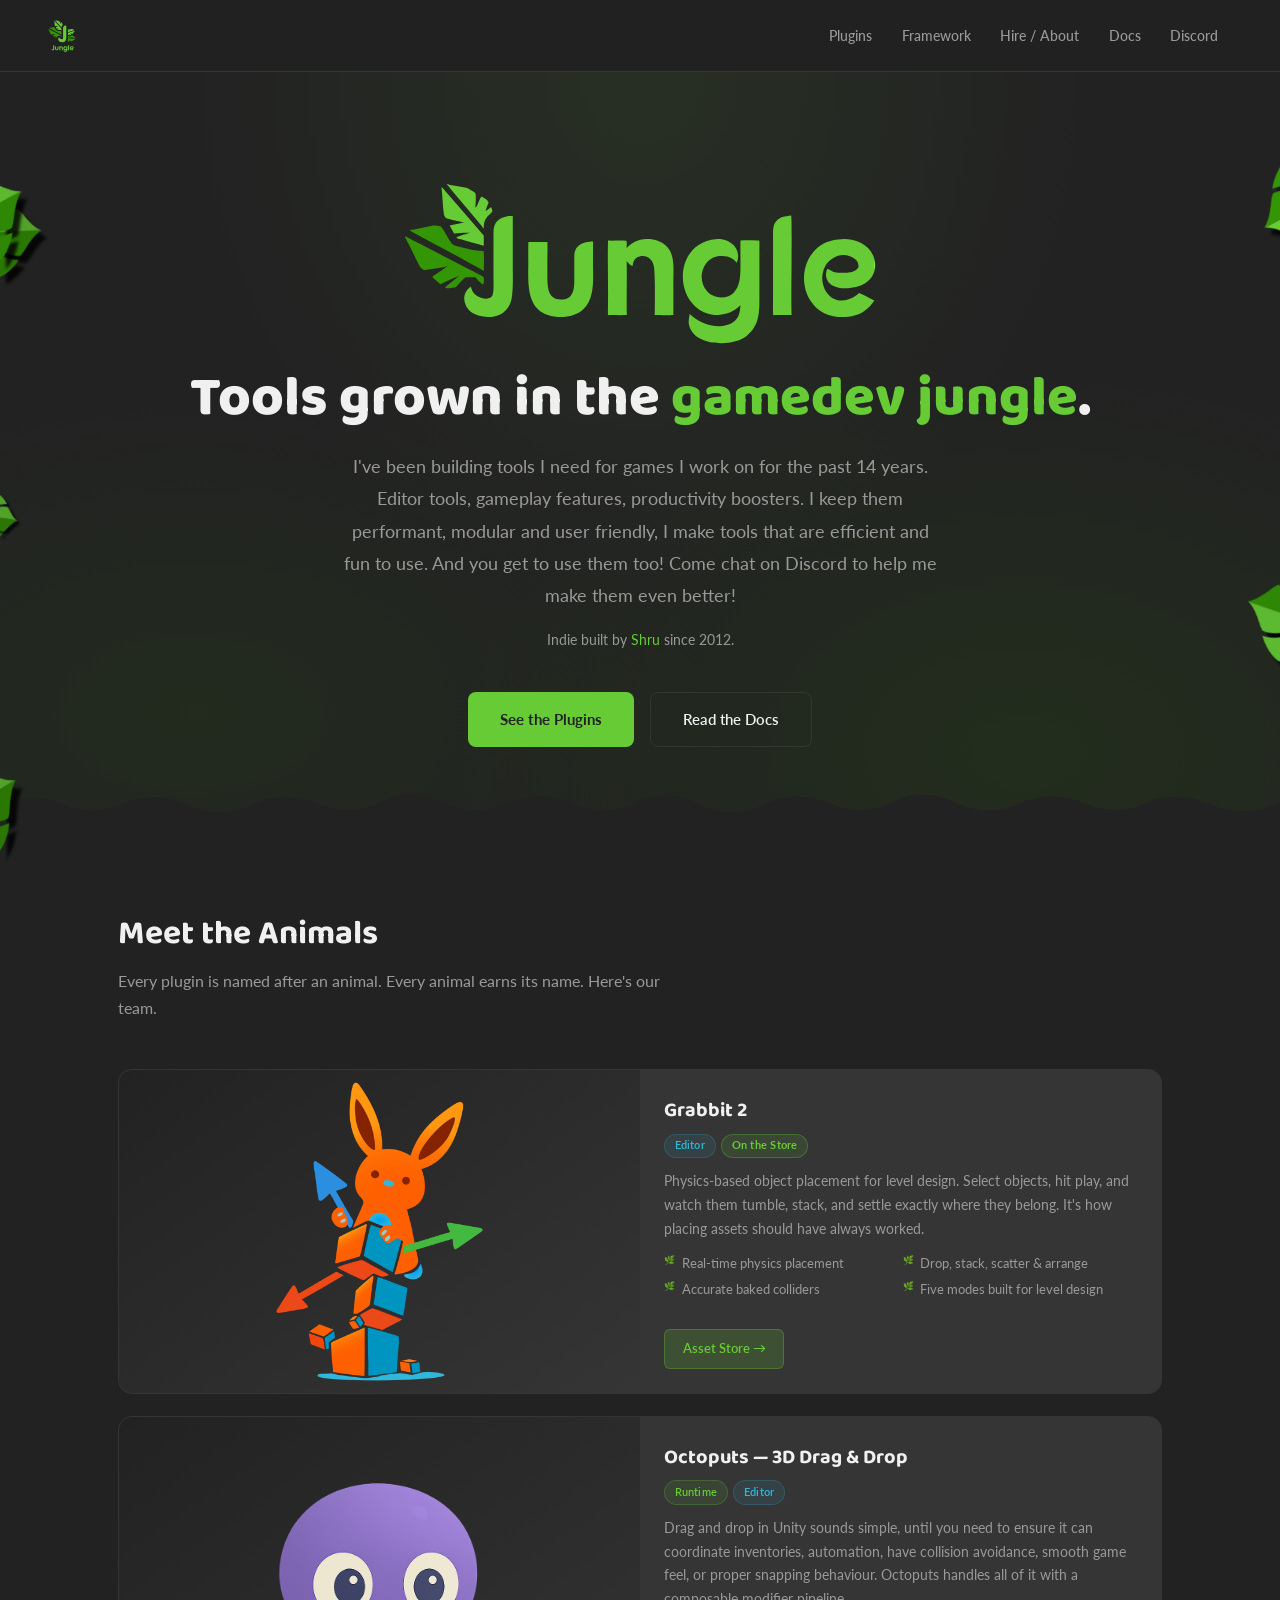
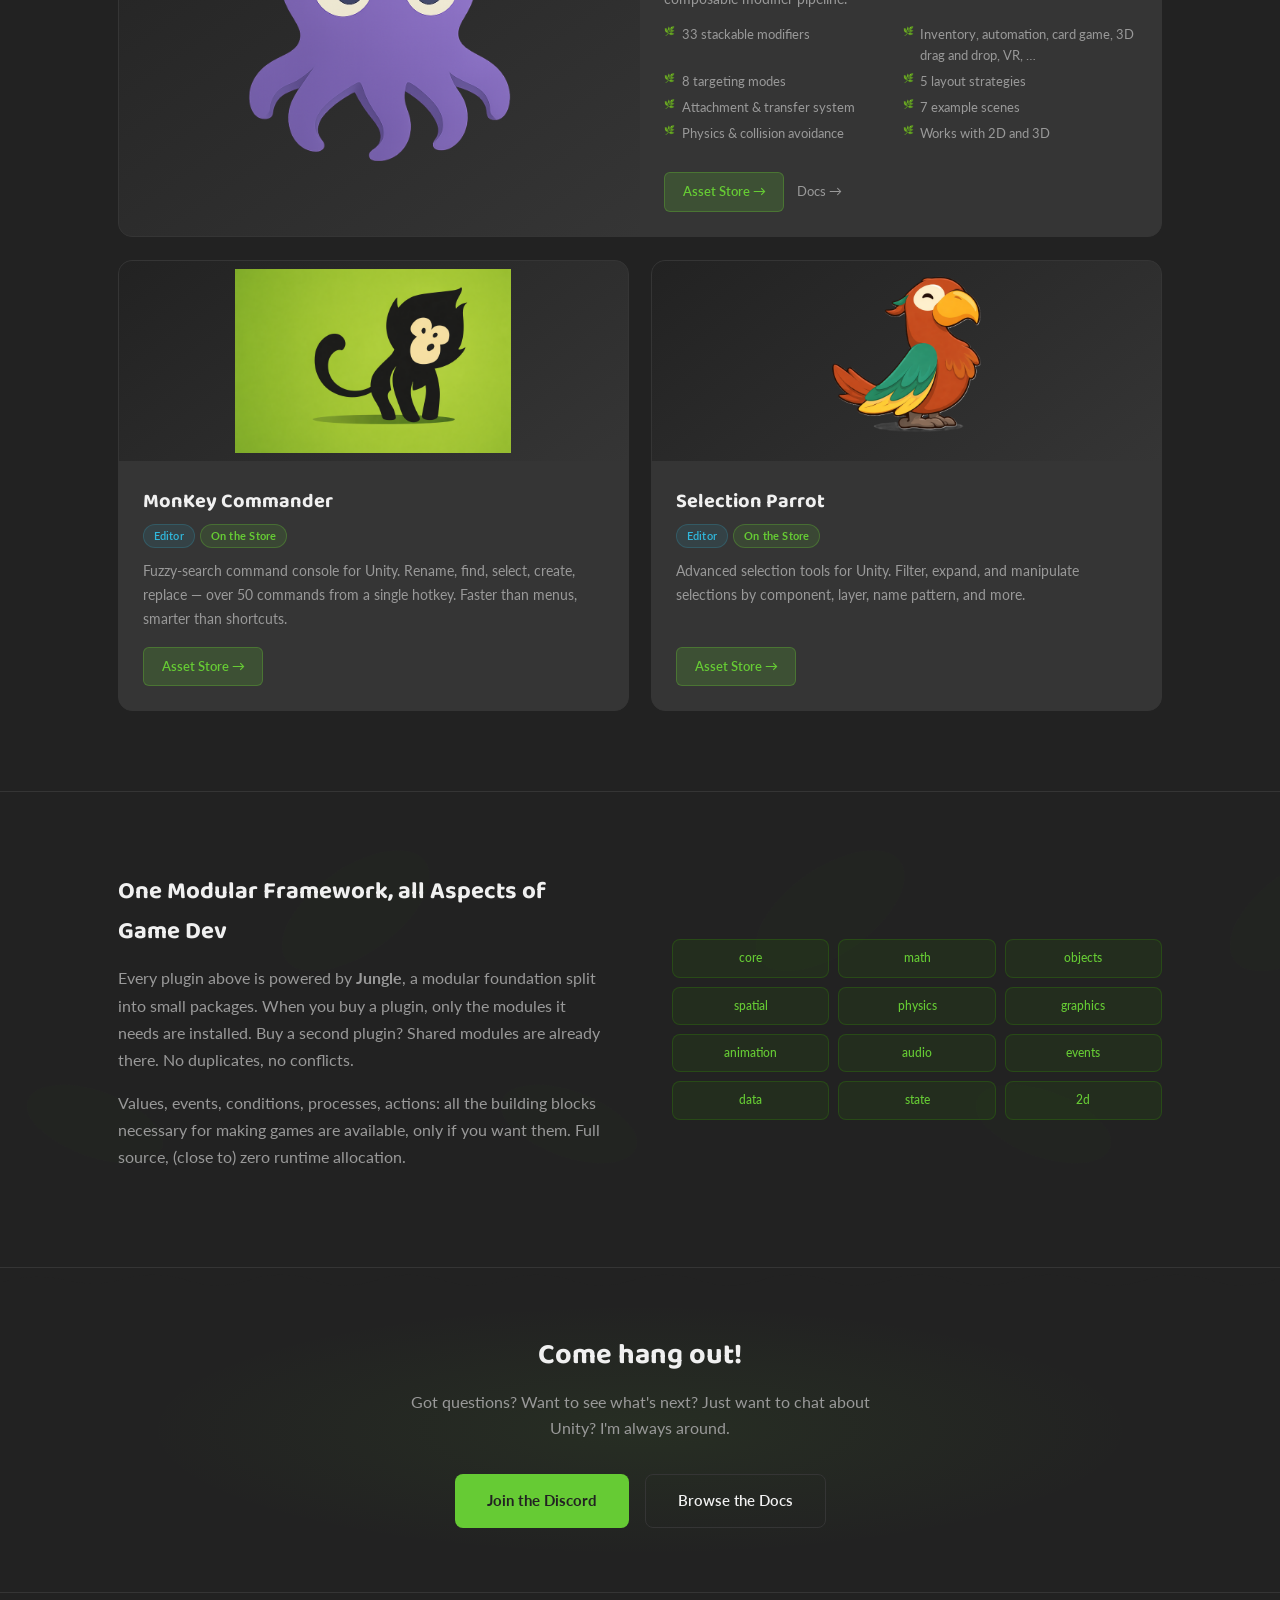
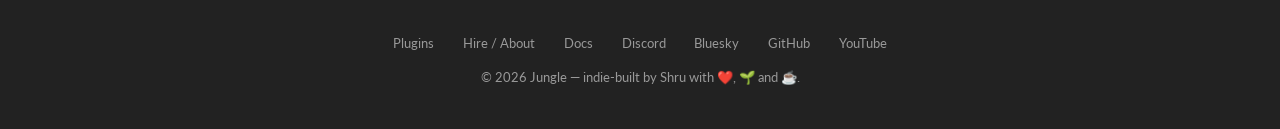
==== index.html @ 23705c26 "Landing: fix leaves + colours, reorder plugins Fix the ##hex corruption that broke leaf SVG fills (l" ====
<!DOCTYPE html>
<html lang="en">
<head>
    <meta charset="UTF-8">
    <meta name="viewport" content="width=device-width, initial-scale=1.0">
    <title>Jungle — Unity Plugins That Just Work</title>
    <meta name="description" content="Indie-built Unity plugins by game devs, for game devs. Drag-and-drop, tweening, resource flow, command palettes, and physics placement — all sharing one modular framework.">
    <link rel="preconnect" href="https://fonts.googleapis.com">
    <link rel="preconnect" href="https://fonts.gstatic.com" crossorigin>
    <link href="https://fonts.googleapis.com/css2?family=Baloo+2:wght@400;500;600;700;800&family=Lato:wght@400;700;900&display=swap" rel="stylesheet">
    <link rel="stylesheet" href="/foliage.css">
    <style>
        * { margin: 0; padding: 0; box-sizing: border-box; }

        :root {
            --bg: #222222;
            --bg-card: #353535;
            --bg-elevated: #222222;
            --border: #353535;
            --border-hover: #66CB34;
            --accent: #66CB34;
            --accent-dim: #349505;
            --accent-glow: rgba(102,203,52,0.10);
            --accent-glow-strong: rgba(102,203,52,0.18);
            --text: #F0F0F0;
            --text-secondary: #999999;
            --text-muted: #999999;
            --white: #F0F0F0;
            --vine: #349505;
            --leaf-dark: #235C07;
            --leaf-mid: #349505;
        }

        body {
            font-family: 'Lato', -apple-system, BlinkMacSystemFont, "Segoe UI", Roboto, sans-serif;
            background: var(--bg);
            color: var(--text);
            line-height: 1.65;
            -webkit-font-smoothing: antialiased;
            overflow-x: hidden;
        }
        a { color: var(--accent); text-decoration: none; }
        a:hover { text-decoration: underline; }

        /* Display / headings use the Baloo 2 wordmark font; body copy stays Lato */
        h1, h2, h3, .logo { font-family: 'Baloo 2', 'Lato', sans-serif; }

        /* ── Foliage SVG patterns ───────────────────────── */
        .leaf-deco {
            position: absolute;
            pointer-events: none;
            z-index: 0;
            opacity: 0.08;
        }
        .leaf-deco svg { width: 100%; height: 100%; }

        /* ── Header ─────────────────────────────────────── */
        header {
            display: flex;
            justify-content: space-between;
            align-items: center;
            padding: 1.1rem 3rem;
            background: rgba(34,34,34,0.92);
            border-bottom: 1px solid var(--border);
            position: sticky;
            top: 0;
            z-index: 100;
            backdrop-filter: blur(14px);
        }
        .logo {
            font-size: 1.35rem;
            font-weight: 800;
            color: var(--accent);
            letter-spacing: 0.06em;
            display: flex;
            align-items: center;
            gap: 0.5rem;
        }
        nav { display: flex; align-items: center; gap: 0.15rem; }
        nav a {
            color: var(--text-secondary);
            font-size: 0.88rem;
            font-weight: 500;
            padding: 0.4rem 0.85rem;
            border-radius: 6px;
            transition: color 0.15s, background 0.15s;
        }
        nav a:hover { color: var(--accent); background: var(--accent-glow); text-decoration: none; }

        /* ── Hero ───────────────────────────────────────── */
        .hero {
            text-align: center;
            padding: 7rem 2rem 5rem;
            position: relative;
            overflow: visible;
            background:
                radial-gradient(ellipse at 50% 0%, rgba(102,203,52,0.08) 0%, transparent 50%),
                radial-gradient(ellipse at 80% 90%, rgba(35,92,7,0.2) 0%, transparent 40%),
                radial-gradient(ellipse at 15% 85%, rgba(35,92,7,0.15) 0%, transparent 35%);
        }
        /* Top foliage container */
        .hero-canopy {
            position: absolute;
            top: -20px;
            left: -60px;
            right: -60px;
            height: 320px;
            z-index: 3;
            pointer-events: none;
            overflow: visible;
        }
        .hero-canopy .ln {
            position: absolute;
            border: none !important;
            border-radius: 0 !important;
            transform-origin: top center;
        }
        .hero-canopy .ln {
            mix-blend-mode: lighten;
        }
        /* Bright lime — shift yellow-green toward #66CB34 */
        .hero-canopy .ln.v1 { filter: hue-rotate(15deg) saturate(1.2); }
        /* Dark leaf — shift toward #349505 */
        .hero-canopy .ln.v2 { filter: hue-rotate(15deg) saturate(1.2) brightness(0.5); }
        /* Bottom vine border */
        .hero::after {
            content: '';
            position: absolute;
            bottom: -1px;
            left: 0;
            right: 0;
            height: 40px;
            background:
                url("data:image/svg+xml,%3Csvg xmlns='http://www.w3.org/2000/svg' viewBox='0 0 1200 40'%3E%3Cpath d='M0,20 Q30,5 60,18 Q90,30 120,15 Q150,5 180,20 Q210,32 240,16 Q270,4 300,18 Q330,30 360,14 Q390,2 420,18 Q450,30 480,15 Q510,4 540,18 Q570,32 600,14 Q630,2 660,20 Q690,32 720,16 Q750,4 780,18 Q810,30 840,14 Q870,2 900,18 Q930,30 960,15 Q990,4 1020,18 Q1050,30 1080,14 Q1110,5 1140,20 Q1170,30 1200,16 L1200,40 L0,40 Z' fill='%23222222' /%3E%3C/svg%3E") center bottom / cover no-repeat;
            z-index: 1;
            pointer-events: none;
        }
        /* Hanging lianas */
        .hero-vine {
            position: absolute;
            top: 0;
            pointer-events: none;
            z-index: 0;
        }
        .hero-vine-1 {
            left: 2%;
            width: 40px;
            height: 420px;
            background: url("data:image/svg+xml,%3Csvg xmlns='http://www.w3.org/2000/svg' viewBox='0 0 40 420'%3E%3Cpath d='M20,0 Q12,60 25,120 Q35,180 18,240 Q8,300 22,360 Q28,390 20,420' fill='none' stroke='%233a7a28' stroke-width='2' opacity='0.35'/%3E%3Cellipse cx='22' cy='120' rx='12' ry='5' fill='%231e2e1a' opacity='0.5' transform='rotate(-25,22,120)'/%3E%3Cellipse cx='18' cy='210' rx='10' ry='4' fill='%231e2e1a' opacity='0.4' transform='rotate(20,18,210)'/%3E%3Cellipse cx='24' cy='310' rx='14' ry='6' fill='%231e2e1a' opacity='0.35' transform='rotate(-15,24,310)'/%3E%3Cellipse cx='16' cy='380' rx='9' ry='4' fill='%231e2e1a' opacity='0.3' transform='rotate(10,16,380)'/%3E%3C/svg%3E") no-repeat;
        }
        .hero-vine-2 {
            left: 8%;
            width: 35px;
            height: 300px;
            background: url("data:image/svg+xml,%3Csvg xmlns='http://www.w3.org/2000/svg' viewBox='0 0 35 300'%3E%3Cpath d='M18,0 Q25,50 15,100 Q8,150 20,200 Q28,250 15,300' fill='none' stroke='%232d5a20' stroke-width='1.5' opacity='0.25'/%3E%3Cellipse cx='16' cy='95' rx='10' ry='4' fill='%231e2e1a' opacity='0.4' transform='rotate(18,16,95)'/%3E%3Cellipse cx='20' cy='195' rx='11' ry='5' fill='%231e2e1a' opacity='0.3' transform='rotate(-22,20,195)'/%3E%3C/svg%3E") no-repeat;
        }
        .hero-vine-3 {
            right: 3%;
            width: 40px;
            height: 380px;
            background: url("data:image/svg+xml,%3Csvg xmlns='http://www.w3.org/2000/svg' viewBox='0 0 40 380'%3E%3Cpath d='M22,0 Q30,55 16,110 Q8,165 24,220 Q32,275 18,330 Q12,355 20,380' fill='none' stroke='%233a7a28' stroke-width='2' opacity='0.3'/%3E%3Cellipse cx='18' cy='110' rx='13' ry='5' fill='%231e2e1a' opacity='0.45' transform='rotate(22,18,110)'/%3E%3Cellipse cx='24' cy='220' rx='10' ry='4' fill='%231e2e1a' opacity='0.35' transform='rotate(-18,24,220)'/%3E%3Cellipse cx='16' cy='330' rx='12' ry='5' fill='%231e2e1a' opacity='0.3' transform='rotate(12,16,330)'/%3E%3C/svg%3E") no-repeat;
        }
        .hero-vine-4 {
            right: 9%;
            width: 30px;
            height: 250px;
            background: url("data:image/svg+xml,%3Csvg xmlns='http://www.w3.org/2000/svg' viewBox='0 0 30 250'%3E%3Cpath d='M15,0 Q22,40 12,85 Q5,130 18,175 Q24,210 14,250' fill='none' stroke='%232d5a20' stroke-width='1.5' opacity='0.22'/%3E%3Cellipse cx='13' cy='85' rx='9' ry='4' fill='%231e2e1a' opacity='0.35' transform='rotate(-20,13,85)'/%3E%3Cellipse cx='18' cy='175' rx='10' ry='4' fill='%231e2e1a' opacity='0.28' transform='rotate(15,18,175)'/%3E%3C/svg%3E") no-repeat;
        }
        .hero-vine-5 {
            left: 18%;
            width: 25px;
            height: 200px;
            background: url("data:image/svg+xml,%3Csvg xmlns='http://www.w3.org/2000/svg' viewBox='0 0 25 200'%3E%3Cpath d='M12,0 Q18,35 10,70 Q5,110 15,150 Q20,175 12,200' fill='none' stroke='%232d5a20' stroke-width='1.2' opacity='0.18'/%3E%3Cellipse cx='11' cy='70' rx='8' ry='3' fill='%231e2e1a' opacity='0.3' transform='rotate(15,11,70)'/%3E%3C/svg%3E") no-repeat;
        }
        .hero-vine-6 {
            right: 16%;
            width: 28px;
            height: 230px;
            background: url("data:image/svg+xml,%3Csvg xmlns='http://www.w3.org/2000/svg' viewBox='0 0 28 230'%3E%3Cpath d='M14,0 Q8,40 18,80 Q25,120 12,165 Q6,200 16,230' fill='none' stroke='%232d5a20' stroke-width='1.3' opacity='0.2'/%3E%3Cellipse cx='17' cy='80' rx='9' ry='3' fill='%231e2e1a' opacity='0.3' transform='rotate(-18,17,80)'/%3E%3Cellipse cx='12' cy='165' rx='10' ry='4' fill='%231e2e1a' opacity='0.25' transform='rotate(20,12,165)'/%3E%3C/svg%3E") no-repeat;
        }
        .hero > *:not(.hero-vine):not(.hero-canopy) { position: relative; z-index: 2; }
        .hero .hero-logo { z-index: 1 !important; }
        .hero-logo {
            height: 160px;
            margin-bottom: 1.5rem;
            display: block;
            margin-left: auto;
            margin-right: auto;
            border: none !important;
            border-radius: 0 !important;
        }
        .hero h1 {
            font-size: 3.5rem;
            font-weight: 800;
            color: var(--white);
            margin-bottom: 1.2rem;
            line-height: 1.12;
        }
        .hero h1 em {
            font-style: normal;
            color: var(--accent);
        }
        .hero p {
            font-size: 1.15rem;
            color: var(--text-secondary);
            max-width: 600px;
            margin: 0 auto 1rem;
            line-height: 1.75;
        }
        .hero .subtext {
            font-size: 0.9rem;
            color: var(--text-muted);
            margin-bottom: 2.5rem;
        }
        .hero-buttons { display: flex; justify-content: center; gap: 1rem; flex-wrap: wrap; }
        .btn-primary {
            display: inline-flex;
            align-items: center;
            gap: 0.5rem;
            padding: 0.85rem 2rem;
            background: var(--accent);
            color: var(--bg);
            border-radius: 8px;
            font-weight: 700;
            font-size: 0.95rem;
            transition: transform 0.15s, box-shadow 0.15s;
            border: none;
            cursor: pointer;
        }
        .btn-primary:hover {
            transform: translateY(-2px);
            box-shadow: 0 8px 30px rgba(102,203,52,0.25);
            text-decoration: none;
            color: var(--bg);
        }
        .btn-ghost {
            display: inline-flex;
            align-items: center;
            gap: 0.5rem;
            padding: 0.85rem 2rem;
            background: transparent;
            color: var(--text);
            border: 1px solid var(--border);
            border-radius: 8px;
            font-weight: 600;
            font-size: 0.95rem;
            transition: border-color 0.15s, background 0.15s;
            cursor: pointer;
        }
        .btn-ghost:hover {
            border-color: var(--accent-dim);
            background: var(--accent-glow);
            text-decoration: none;
        }

        /* ── Section ────────────────────────────────────── */
        section {
            padding: 5rem 3rem;
            max-width: 1140px;
            margin: 0 auto;
            position: relative;
        }
        .section-label {
            font-family: 'Lato', sans-serif;
            font-size: 0.72rem;
            color: var(--accent-dim);
            text-transform: uppercase;
            letter-spacing: 0.14em;
            font-weight: 700;
            margin-bottom: 0.5rem;
        }
        section h2 {
            font-size: 2.1rem;
            font-weight: 700;
            margin-bottom: 0.4rem;
            color: var(--white);
        }
        section .subtitle {
            color: var(--text-secondary);
            margin-bottom: 3rem;
            font-size: 1rem;
            max-width: 560px;
        }

        /* ── Plugin Cards ───────────────────────────────── */
        .plugin-grid {
            display: grid;
            grid-template-columns: 1fr 1fr;
            gap: 1.4rem;
        }
        .plugin-card {
            background: var(--bg-card);
            border: 1px solid var(--border);
            border-radius: 14px;
            overflow: hidden;
            transition: border-color 0.25s, transform 0.15s, box-shadow 0.25s;
            display: flex;
            flex-direction: column;
            position: relative;
        }
        .plugin-card:hover {
            border-color: var(--border-hover);
            transform: translateY(-3px);
            box-shadow: 0 10px 35px rgba(0,0,0,0.35), 0 0 60px rgba(102,203,52,0.06);
        }
        .plugin-card.featured { grid-column: span 2; }
        .plugin-card.featured .card-inner {
            display: grid;
            grid-template-columns: 1fr 1fr;
        }

        .card-image {
            min-height: 200px;
            display: flex;
            align-items: center;
            justify-content: center;
            position: relative;
            overflow: hidden;
            background: linear-gradient(145deg, #222222, #353535);
        }
        .card-image img {
            width: 100%;
            height: 100%;
            object-fit: contain;
            position: absolute;
            inset: 0;
            padding: 0.5rem;
            border: none;
            border-radius: 0;
        }
        .plugin-card.featured .card-image { min-height: 280px; }

        .card-body { padding: 1.5rem; flex: 1; display: flex; flex-direction: column; }
        .card-header { margin-bottom: 0.4rem; }
        .card-header h3 { font-size: 1.25rem; font-weight: 700; color: var(--white); }
        .card-header .pun {
            font-size: 0.8rem;
            color: var(--text-muted);
            font-style: italic;
            margin-top: 0.1rem;
        }
        .card-tags { display: flex; gap: 0.35rem; margin-bottom: 0.7rem; flex-wrap: wrap; }
        .tag {
            display: inline-block;
            padding: 0.12rem 0.6rem;
            border-radius: 20px;
            font-size: 0.7rem;
            font-weight: 600;
            letter-spacing: 0.02em;
        }
        .tag.runtime { background: rgba(102,203,52,0.1); color: var(--accent); border: 1px solid rgba(102,203,52,0.25); }
        .tag.editor { background: rgba(48,184,220,0.1); color: #30B8DC; border: 1px solid rgba(48,184,220,0.2); }
        .tag.soon { background: rgba(171,250,68,0.08); color: #ABFA44; border: 1px solid rgba(171,250,68,0.2); }
        .tag.live { background: rgba(102,203,52,0.12); color: var(--accent); border: 1px solid rgba(102,203,52,0.3); font-weight: 700; }
        .card-desc {
            color: var(--text-secondary);
            font-size: 0.9rem;
            line-height: 1.65;
            flex: 1;
        }
        .card-features {
            list-style: none;
            margin: 0.8rem 0;
            display: grid;
            grid-template-columns: 1fr 1fr;
            gap: 0.3rem;
        }
        .card-features li {
            font-size: 0.8rem;
            color: var(--text-secondary);
            padding-left: 1.1rem;
            position: relative;
        }
        .card-features li::before {
            content: '🌿';
            position: absolute;
            left: 0;
            top: 0;
            font-size: 0.55rem;
        }
        .card-footer { margin-top: 1rem; display: flex; gap: 0.8rem; align-items: center; flex-wrap: wrap; }
        .store-btn {
            display: inline-flex;
            align-items: center;
            gap: 0.35rem;
            padding: 0.5rem 1.1rem;
            background: var(--accent-glow-strong);
            color: var(--accent);
            border: 1px solid rgba(102,203,52,0.3);
            border-radius: 6px;
            font-weight: 600;
            font-size: 0.82rem;
            transition: background 0.15s, border-color 0.15s;
        }
        .store-btn:hover {
            background: rgba(102,203,52,0.28);
            border-color: var(--accent);
            text-decoration: none;
        }
        .store-btn.disabled { opacity: 0.45; pointer-events: none; }
        .card-link {
            font-size: 0.82rem;
            color: var(--text-muted);
            transition: color 0.15s;
        }
        .card-link:hover { color: var(--accent); text-decoration: none; }

        /* ── Framework ──────────────────────────────────── */
        .framework-section {
            background: var(--bg-elevated);
            border-top: 1px solid var(--border);
            border-bottom: 1px solid var(--border);
            position: relative;
            overflow: hidden;
        }
        /* Leaf pattern on framework bg */
        .framework-section::before {
            content: '';
            position: absolute;
            top: 0;
            left: 0;
            right: 0;
            bottom: 0;
            background:
                url("data:image/svg+xml,%3Csvg xmlns='http://www.w3.org/2000/svg' viewBox='0 0 100 100'%3E%3Cellipse cx='75' cy='25' rx='18' ry='9' fill='%231e2e1a' opacity='0.15' transform='rotate(-35,75,25)'/%3E%3Cellipse cx='20' cy='70' rx='15' ry='7' fill='%231e2e1a' opacity='0.12' transform='rotate(20,20,70)'/%3E%3C/svg%3E") repeat;
            pointer-events: none;
        }
        .framework-inner {
            max-width: 1140px;
            margin: 0 auto;
            padding: 5rem 3rem;
            display: grid;
            grid-template-columns: 1fr 1fr;
            gap: 4rem;
            align-items: center;
            position: relative;
            z-index: 1;
        }
        .framework-text h2 { margin-bottom: 0.8rem; }
        .framework-text p { color: var(--text-secondary); line-height: 1.7; margin-bottom: 1rem; }
        .framework-text .note {
            font-size: 0.85rem;
            color: var(--text-muted);
            font-style: italic;
        }
        .module-grid {
            display: grid;
            grid-template-columns: repeat(3, 1fr);
            gap: 0.55rem;
        }
        .module-chip {
            padding: 0.5rem 0.7rem;
            background: rgba(52,149,5,0.1);
            border: 1px solid rgba(52,149,5,0.28);
            border-radius: 8px;
            font-size: 0.78rem;
            color: var(--accent);
            font-family: 'Lato', sans-serif;
            font-weight: 500;
            text-align: center;
            transition: background 0.15s, border-color 0.15s;
        }
        .module-chip:hover {
            background: rgba(52,149,5,0.2);
            border-color: var(--accent-dim);
        }

        /* ── How It Works ───────────────────────────────── */
        .steps {
            display: grid;
            grid-template-columns: repeat(3, 1fr);
            gap: 1.5rem;
            margin-top: 2rem;
        }
        .step {
            text-align: center;
            padding: 2rem 1.3rem;
            background: var(--bg-card);
            border: 1px solid var(--border);
            border-radius: 12px;
            position: relative;
            overflow: hidden;
        }
        /* Subtle leaf watermark in steps */
        .step::before {
            content: '';
            position: absolute;
            bottom: -15px;
            right: -15px;
            width: 80px;
            height: 80px;
            background: url("data:image/svg+xml,%3Csvg xmlns='http://www.w3.org/2000/svg' viewBox='0 0 80 80'%3E%3Cpath d='M70,75 Q50,60 40,40 Q30,20 35,5 Q55,15 65,35 Q75,55 70,75 Z' fill='%231e2e1a' opacity='0.4'/%3E%3Cpath d='M70,75 Q52,55 45,38 Q38,22 35,5' fill='none' stroke='%233a7a28' stroke-width='1' opacity='0.3'/%3E%3C/svg%3E") no-repeat;
            pointer-events: none;
        }
        .step-icon { font-size: 2rem; margin-bottom: 0.8rem; display: block; }
        .step h3 { font-size: 0.95rem; font-weight: 600; margin-bottom: 0.4rem; color: var(--white); }
        .step p { font-size: 0.85rem; color: var(--text-secondary); }

        /* ── CTA Banner ─────────────────────────────────── */
        .cta-banner {
            text-align: center;
            padding: 4rem 2rem;
            position: relative;
            overflow: hidden;
            background: radial-gradient(ellipse at center, rgba(102,203,52,0.07), transparent 55%);
        }
        /* Top vine wave */
        .cta-banner::before {
            content: '';
            position: absolute;
            top: -1px;
            left: 0;
            right: 0;
            height: 30px;
            background: url("data:image/svg+xml,%3Csvg xmlns='http://www.w3.org/2000/svg' viewBox='0 0 1200 30'%3E%3Cpath d='M0,15 Q30,5 60,12 Q90,20 120,10 Q150,3 180,14 Q210,22 240,10 Q270,3 300,14 Q330,22 360,10 Q390,3 420,14 Q450,22 480,10 Q510,3 540,14 Q570,22 600,10 Q630,3 660,14 Q690,22 720,10 Q750,3 780,14 Q810,22 840,10 Q870,3 900,14 Q930,22 960,10 Q990,3 1020,14 Q1050,22 1080,10 Q1110,3 1140,14 Q1170,22 1200,10 L1200,0 L0,0 Z' fill='%23222222'/%3E%3C/svg%3E") center top / cover no-repeat;
            z-index: 1;
        }
        .cta-banner > * { position: relative; z-index: 2; }
        .cta-banner h2 { font-size: 1.8rem; color: var(--white); margin-bottom: 0.6rem; }
        .cta-banner p { color: var(--text-secondary); margin-bottom: 2rem; max-width: 480px; margin-left: auto; margin-right: auto; }

        /* ── Footer ─────────────────────────────────────── */
        footer {
            text-align: center;
            padding: 2.5rem 2rem;
            color: var(--text-muted);
            font-size: 0.82rem;
            border-top: 1px solid var(--border);
        }
        footer a { color: var(--text-secondary); }
        footer a:hover { color: var(--accent); }
        .footer-links { display: flex; justify-content: center; gap: 1.8rem; margin-bottom: 0.8rem; }

        /* ── Responsive ─────────────────────────────────── */
        @media (max-width: 900px) {
            .plugin-grid { grid-template-columns: 1fr; }
            .plugin-card.featured { grid-column: span 1; }
            .plugin-card.featured .card-inner { grid-template-columns: 1fr; }
            .framework-inner { grid-template-columns: 1fr; gap: 2rem; }
            .steps { grid-template-columns: 1fr; }
            .hero-vine { display: none; }
        }
        @media (max-width: 768px) {
            header { padding: 1rem 1.5rem; }
            .hero { padding: 4rem 1.5rem 3rem; }
            .hero h1 { font-size: 2.2rem; }
            section { padding: 3rem 1.5rem; }
            .framework-inner { padding: 3rem 1.5rem; }
            .module-grid { grid-template-columns: repeat(2, 1fr); }
            .card-features { grid-template-columns: 1fr; }
        }
    </style>
</head>
<body>

<header>
    <div class="logo">
        <img src="/img/jungle-logo-stacked.svg" alt="Jungle" style="height:32px; border:none; border-radius:0;">
    </div>
    <nav>
        <a href="#plugins">Plugins</a>
        <a href="#framework">Framework</a>
        <a href="/about.html">Hire / About</a>
        <a href="https://jungleteam.org/docs/" target="_blank">Docs</a>
        <a href="https://discord.gg/XEET6D6vN9" target="_blank">Discord</a>
    </nav>
</header>

<!-- ── Hero ──────────────────────────────────────────── -->
<div class="hero">
    <img src="/img/jungle-logo.svg" alt="Jungle" class="hero-logo">
    <h1>Tools grown in the <em>gamedev jungle</em>.</h1>
    <p>I've been building tools I need for games I work on for the past 14 years. Editor tools, gameplay features, productivity boosters. I keep them performant, modular and user friendly, I make tools that are efficient and fun to use. And you get to use them too! Come chat on Discord to help me make them even better!</p>
    <p class="subtext">Indie built by <a href="/about.html">Shru</a> since 2012.</p>
    <div class="hero-buttons">
        <a href="#plugins" class="btn-primary">See the Plugins</a>
        <a href="https://jungleteam.org/docs/" class="btn-ghost" target="_blank">Read the Docs</a>
    </div>
</div>

<!-- ── Plugins ───────────────────────────────────────── -->
<section id="plugins">
    <h2>Meet the Animals</h2>
    <p class="subtitle">Every plugin is named after an animal. Every animal earns its name. Here's our team.</p>

    <div class="plugin-grid">

        <!-- Grabbit 2 (featured) -->
        <div class="plugin-card featured">
            <div class="card-inner">
                <div class="card-image">
                    <img src="/img/Grabbit logo.png" alt="Grabbit 2 &mdash; Editor Physics Transforms" loading="lazy">
                </div>
                <div class="card-body">
                    <div class="card-header">
                        <h3>Grabbit 2</h3>
                    </div>
                    <div class="card-tags">
                        <span class="tag editor">Editor</span>
                        <span class="tag live">On the Store</span>
                    </div>
                    <p class="card-desc">Physics-based object placement for level design. Select objects, hit play, and watch them tumble, stack, and settle exactly where they belong. It's how placing assets should have always worked.</p>
                    <ul class="card-features">
                        <li>Real-time physics placement</li>
                        <li>Drop, stack, scatter &amp; arrange</li>
                        <li>Accurate baked colliders</li>
                        <li>Five modes built for level design</li>
                    </ul>
                    <div class="card-footer">
                        <a href="https://assetstore.unity.com/packages/tools/level-design/grabbit-editor-physics-transforms-182328" class="store-btn" target="_blank">Asset Store &rarr;</a>
                    </div>
                </div>
            </div>
        </div>

        <!-- Octoputs (featured) -->
        <div class="plugin-card featured">
            <div class="card-inner">
                <div class="card-image">
                    <img src="/img/octoputs-icon.png" alt="Octoputs — 3D Drag & Drop" loading="lazy">
                </div>
                <div class="card-body">
                    <div class="card-header">
                        <h3>Octoputs &#8212; 3D Drag &amp; Drop</h3>
                    </div>
                    <div class="card-tags">
                        <span class="tag runtime">Runtime</span>
                        <span class="tag editor">Editor</span>
                    </div>
                    <p class="card-desc">Drag and drop in Unity sounds simple, until you need to ensure it can coordinate inventories, automation, have collision avoidance, smooth game feel, or proper snapping behaviour. Octoputs handles all of it with a composable modifier pipeline.</p>
                    <ul class="card-features">
                        <li>33 stackable modifiers</li>
                        <li>Inventory, automation, card game, 3D drag and drop, VR, &hellip;</li>
                        <li>8 targeting modes</li>
                        <li>5 layout strategies</li>
                        <li>Attachment &amp; transfer system</li>
                        <li>7 example scenes</li>
                        <li>Physics &amp; collision avoidance</li>
                        <li>Works with 2D and 3D</li>
                    </ul>
                    <div class="card-footer">
                        <a href="#" class="store-btn">Asset Store &rarr;</a>
                        <a href="https://jungleteam.org/docs/octoputs/" class="card-link" target="_blank">Docs &rarr;</a>
                    </div>
                </div>
            </div>
        </div>

        <!-- MonKey -->
        <div class="plugin-card">
            <div class="card-image" style="min-height:200px;">
                <img src="/img/monkey-icon.png" alt="MonKey Commander &mdash; Productivity Booster" loading="lazy">
            </div>
            <div class="card-body">
                <div class="card-header">
                    <h3>MonKey Commander</h3>
                </div>
                <div class="card-tags">
                    <span class="tag editor">Editor</span>
                    <span class="tag live">On the Store</span>
                </div>
                <p class="card-desc">Fuzzy-search command console for Unity. Rename, find, select, create, replace &mdash; over 50 commands from a single hotkey. Faster than menus, smarter than shortcuts.</p>
                <div class="card-footer">
                    <a href="https://assetstore.unity.com/packages/tools/utilities/monkey-commander-productivity-booster-119938" class="store-btn" target="_blank">Asset Store &rarr;</a>
                </div>
            </div>
        </div>

        <!-- Selection Parrot -->
        <div class="plugin-card">
            <div class="card-image" style="min-height:200px;">
                <img src="/img/parrot-icon.png" alt="Selection Parrot &mdash; Group, Select &amp; Organize" loading="lazy">
            </div>
            <div class="card-body">
                <div class="card-header">
                    <h3>Selection Parrot</h3>
                </div>
                <div class="card-tags">
                    <span class="tag editor">Editor</span>
                    <span class="tag live">On the Store</span>
                </div>
                <p class="card-desc">Advanced selection tools for Unity. Filter, expand, and manipulate selections by component, layer, name pattern, and more.</p>
                <div class="card-footer">
                    <a href="https://assetstore.unity.com/packages/tools/utilities/selection-parrot-group-select-organize-130053" class="store-btn" target="_blank">Asset Store &rarr;</a>
                </div>
            </div>
        </div>

    </div>
</section>

<!-- ── Framework ─────────────────────────────────────── -->
<div class="framework-section" id="framework">
    <div class="framework-inner">
        <div class="framework-text">
            <h2>One Modular Framework, all Aspects of Game Dev</h2>
            <p>Every plugin above is powered by <strong>Jungle</strong>, a modular foundation split into small packages. When you buy a plugin, only the modules it needs are installed. Buy a second plugin? Shared modules are already there. No duplicates, no conflicts.</p>
            <p>Values, events, conditions, processes, actions: all the building blocks necessary for making games are available, only if you want them. Full source, (close to) zero runtime allocation.</p>
        </div>
        <div>
            <div class="module-grid">
                <span class="module-chip">core</span>
                <span class="module-chip">math</span>
                <span class="module-chip">objects</span>
                <span class="module-chip">spatial</span>
                <span class="module-chip">physics</span>
                <span class="module-chip">graphics</span>
                <span class="module-chip">animation</span>
                <span class="module-chip">audio</span>
                <span class="module-chip">events</span>
                <span class="module-chip">data</span>
                <span class="module-chip">state</span>
                <span class="module-chip">2d</span>
            </div>
        </div>
    </div>
</div>

<!-- ── CTA ────────────────────────────────────────────── -->
<div class="cta-banner">
    <h2>Come hang out!</h2>
    <p>Got questions? Want to see what's next? Just want to chat about Unity? I'm always around.</p>
    <div class="hero-buttons">
        <a href="https://discord.gg/XEET6D6vN9" class="btn-primary" target="_blank">Join the Discord</a>
        <a href="https://jungleteam.org/docs/" class="btn-ghost" target="_blank">Browse the Docs</a>
    </div>
</div>

<!-- ── Footer ────────────────────────────────────────── -->
<footer>
    <div class="footer-links">
        <a href="#plugins">Plugins</a>
        <a href="/about.html">Hire / About</a>
        <a href="https://jungleteam.org/docs/" target="_blank">Docs</a>
        <a href="https://discord.gg/XEET6D6vN9" target="_blank">Discord</a>
        <a href="https://bsky.app/profile/shrubokrant.bsky.social" target="_blank" rel="me">Bluesky</a>
        <a href="https://github.com/Shrubokrant" target="_blank" rel="me">GitHub</a>
        <a href="https://www.youtube.com/@JungleShru" target="_blank" rel="me">YouTube</a>
    </div>
    <p>&copy; 2026 Jungle &mdash; indie-built by Shru with &#10084;&#65039;, &#127793; and &#9749;.</p>
</footer>

<script>window.__JUNGLE_FOLIAGE__ = { contentMaxWidth: 1140, minGutter: 60, edgePush: 40, leafScale: 1.0 };</script>
<script src="/foliage.js"></script>
</body>
</html>
---- foliage.css ----
/* Jungle foliage frame: big, side-oriented leaves layered down the page gutters,
   pivoting from their stem. Motion (idle sway + scroll spring + mouse wind) is in
   foliage.js. The overlay is non-interactive and lives in the empty margins outside
   the content grid, so it never covers text or blocks clicks.

   Structure per element:
     .jf-item   positioned wrapper, carries the SCREEN-SPACE drop-shadow (not rotated,
                so the shadow direction stays consistent across all leaves)
     .jf-item img   the leaf, rotated around its stem by the animation loop */

#jungle-foliage {
  position: fixed;
  inset: 0;
  overflow: hidden;
  pointer-events: none;
  z-index: 2;
}

#jungle-foliage .jf-item {
  position: absolute;
}

#jungle-foliage .jf-item img {
  display: block;
  width: 100%;
  height: auto;
  user-select: none;
  -webkit-user-drag: none;
  will-change: transform;
  backface-visibility: hidden;
}

/* keep Material's chrome painting on top of the foliage */
.md-header { z-index: 10; }

/* No spare margin to frame on small screens. */
@media screen and (max-width: 1000px) {
  #jungle-foliage { display: none; }
}
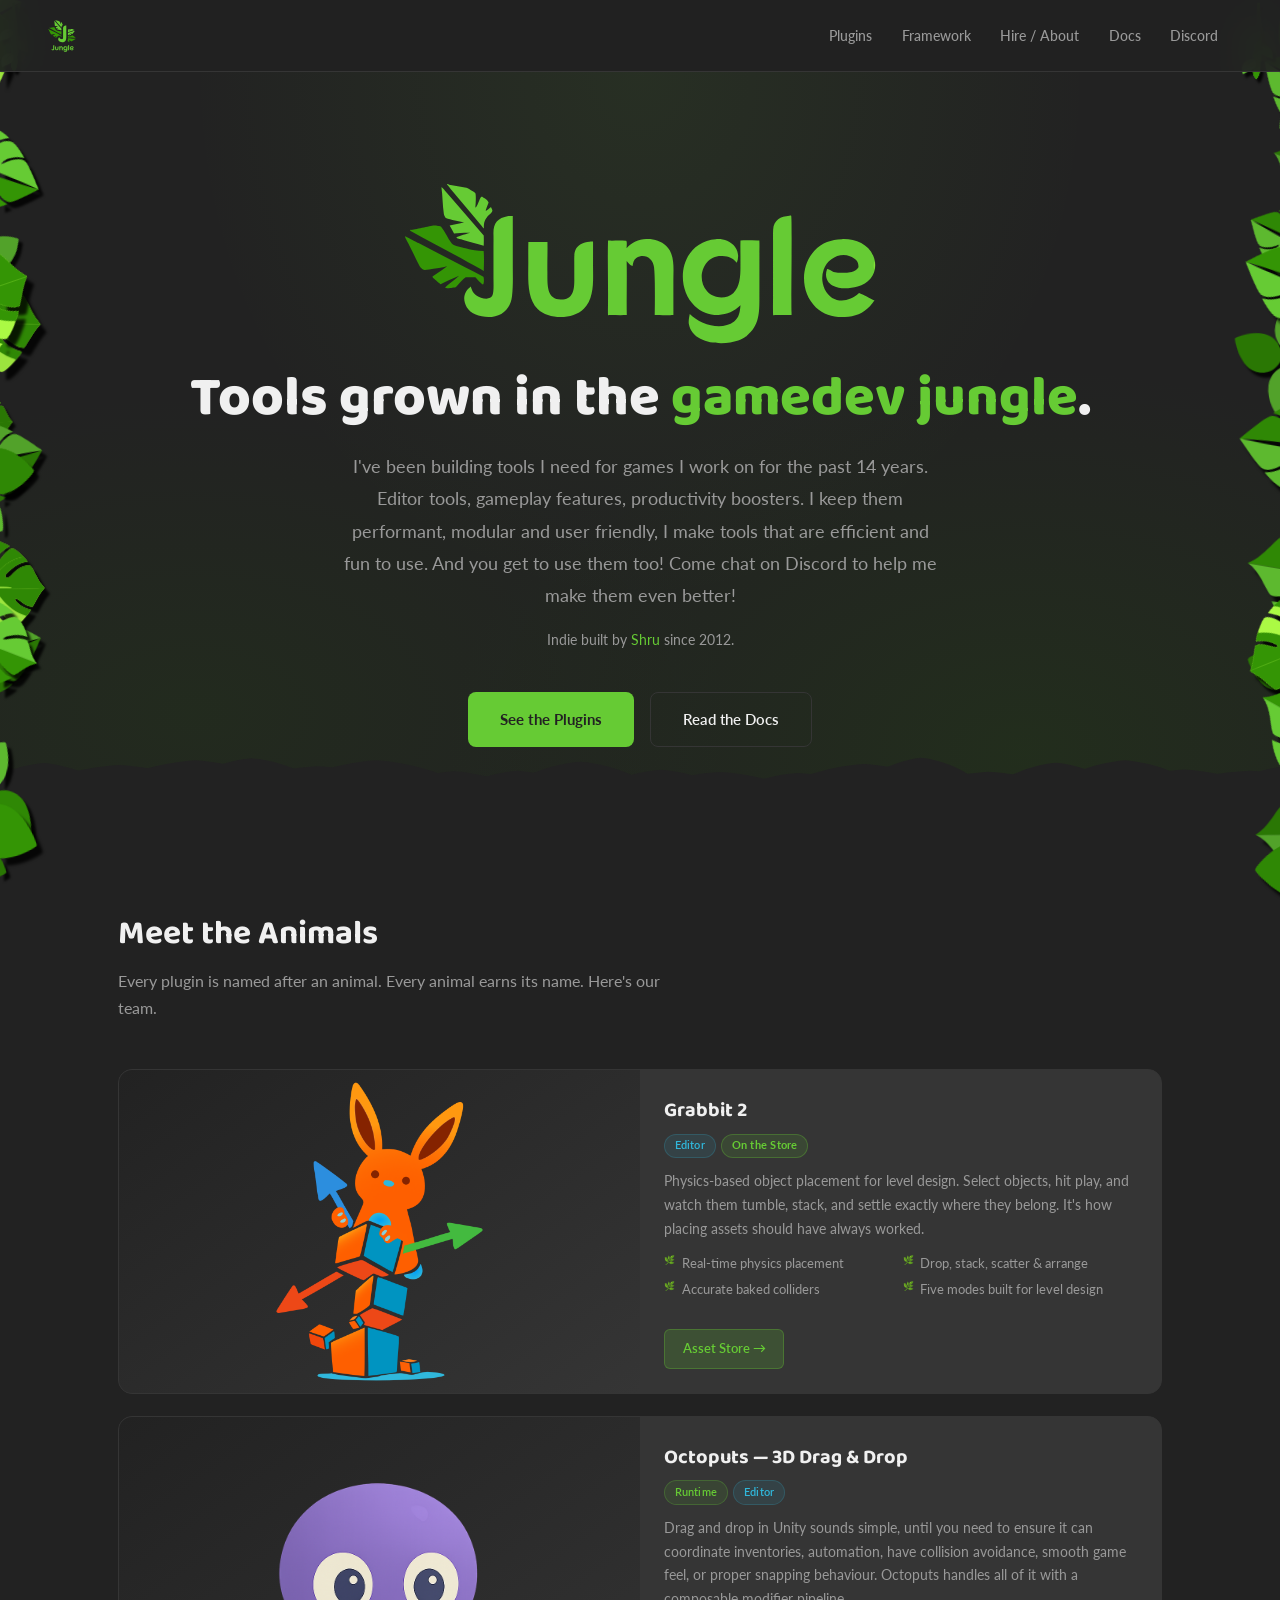
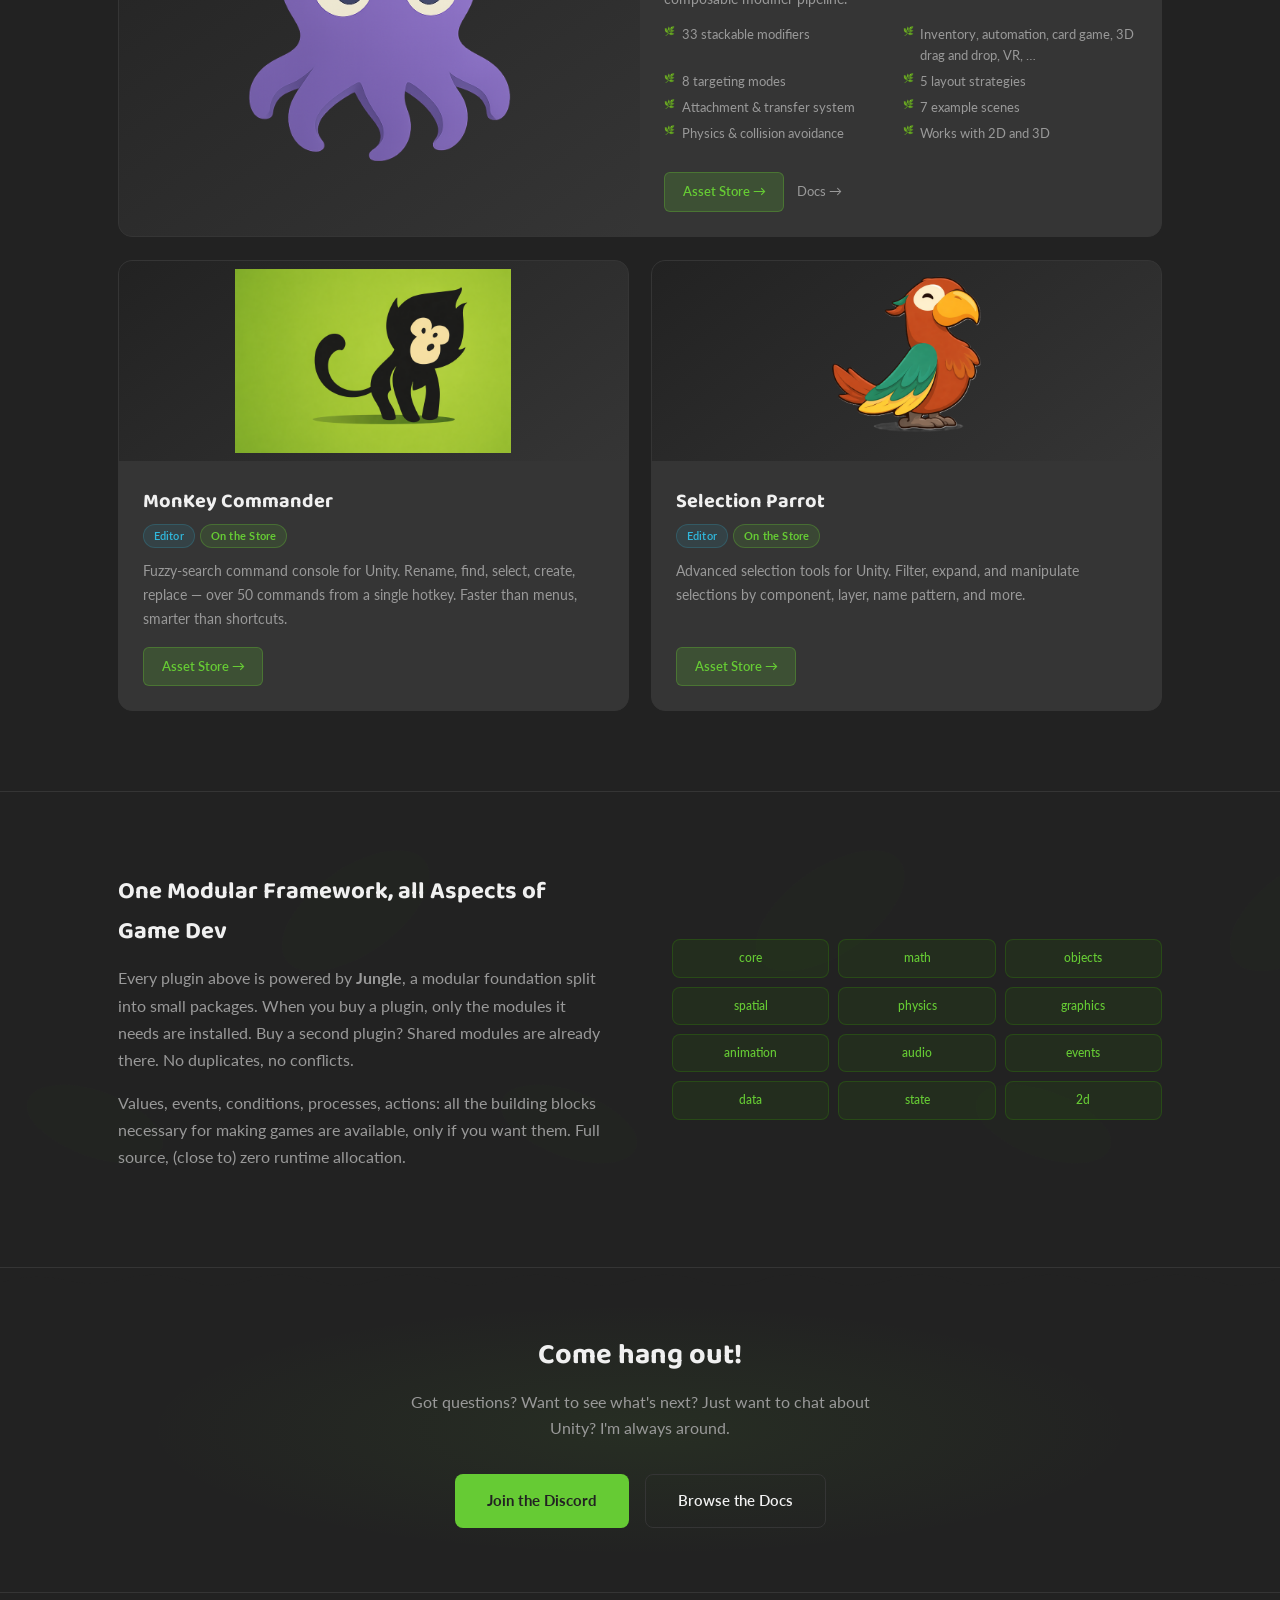
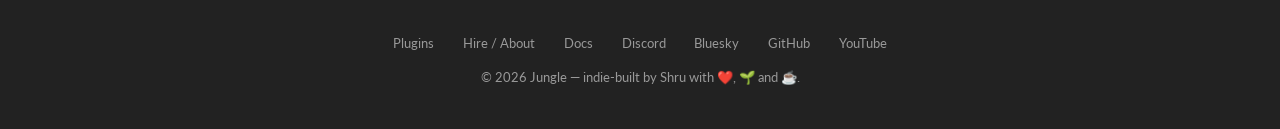
==== commit 36c0b02a: "Landing: soft continuous scroll sway + leaf-edge hero transition Leaves now sway gently and continuo" ====
--- a/index.html
+++ b/index.html
@@ -129,9 +129,9 @@
             bottom: -1px;
             left: 0;
             right: 0;
-            height: 40px;
+            height: 74px;
             background:
-                url("data:image/svg+xml,%3Csvg xmlns='http://www.w3.org/2000/svg' viewBox='0 0 1200 40'%3E%3Cpath d='M0,20 Q30,5 60,18 Q90,30 120,15 Q150,5 180,20 Q210,32 240,16 Q270,4 300,18 Q330,30 360,14 Q390,2 420,18 Q450,30 480,15 Q510,4 540,18 Q570,32 600,14 Q630,2 660,20 Q690,32 720,16 Q750,4 780,18 Q810,30 840,14 Q870,2 900,18 Q930,30 960,15 Q990,4 1020,18 Q1050,30 1080,14 Q1110,5 1140,20 Q1170,30 1200,16 L1200,40 L0,40 Z' fill='%23222222' /%3E%3C/svg%3E") center bottom / cover no-repeat;
+                url("/img/leaf-edge.svg") center bottom / 100% 100% no-repeat;
             z-index: 1;
             pointer-events: none;
         }
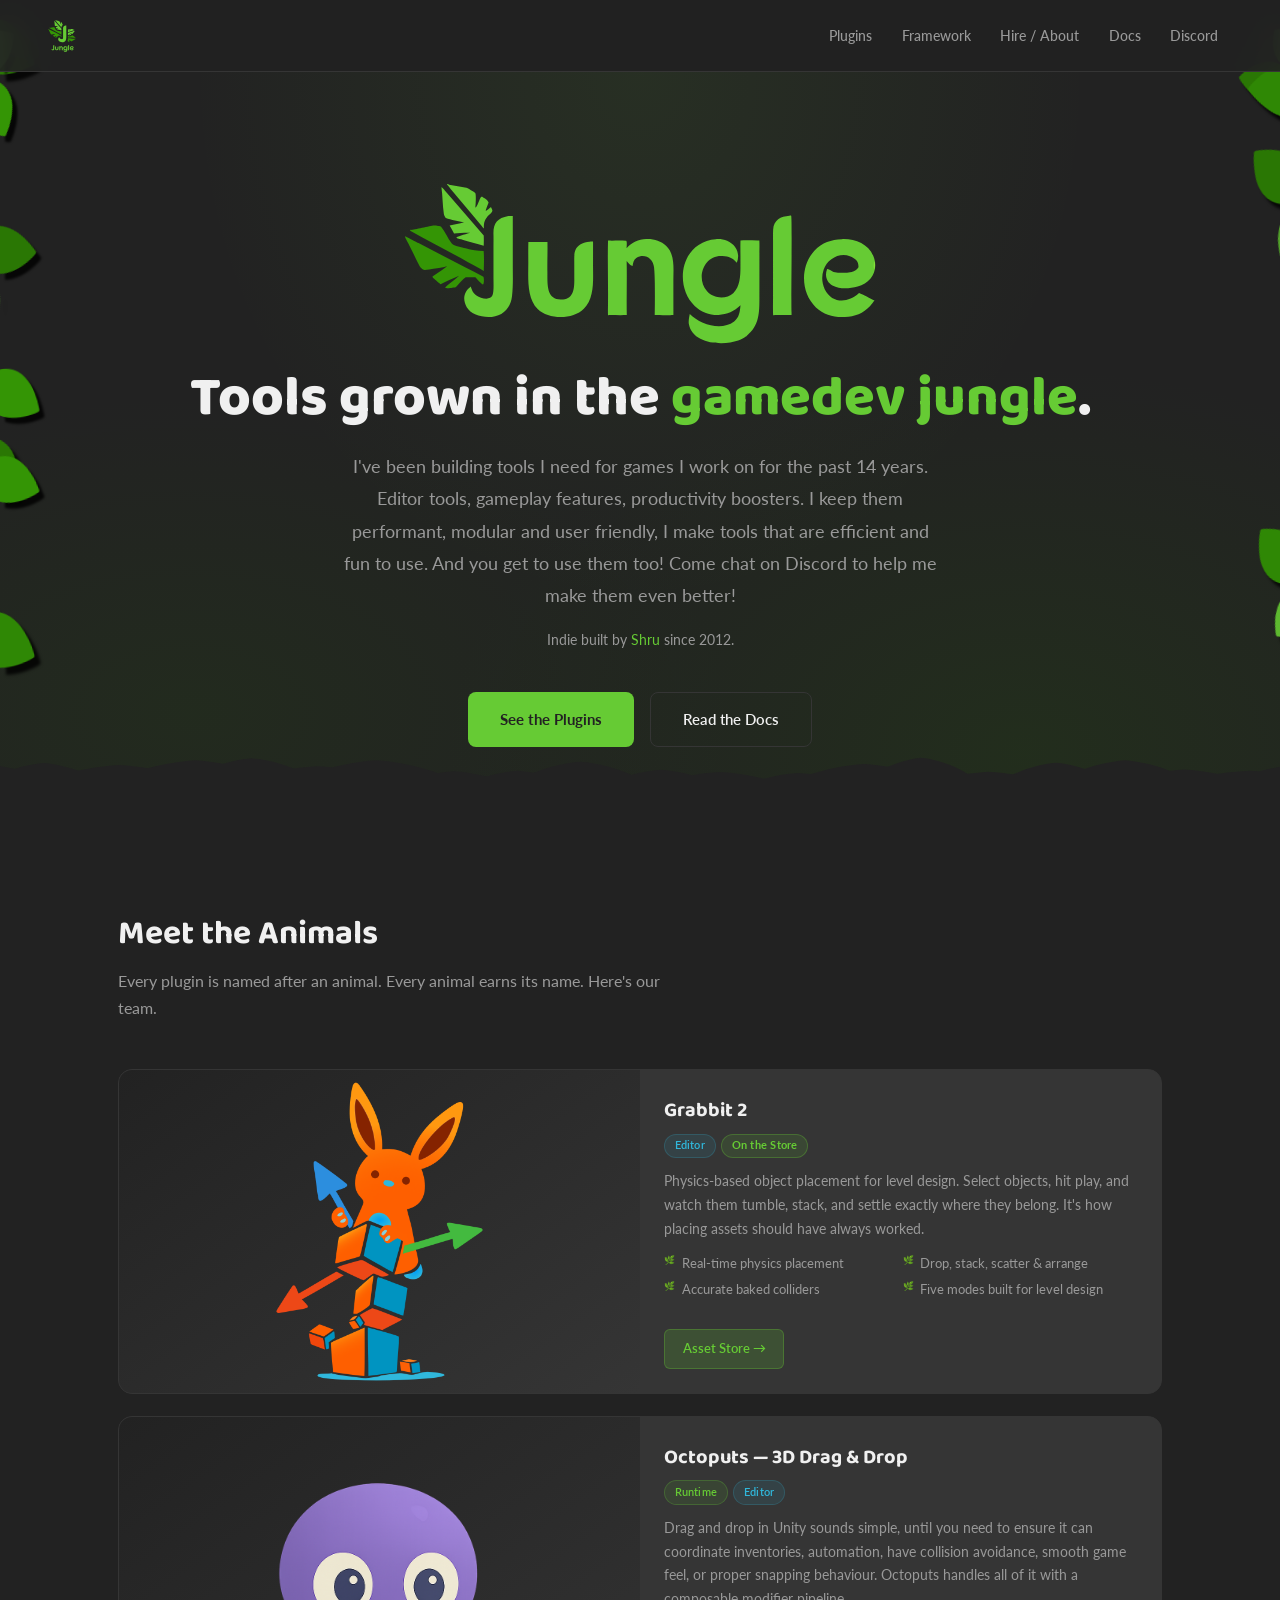
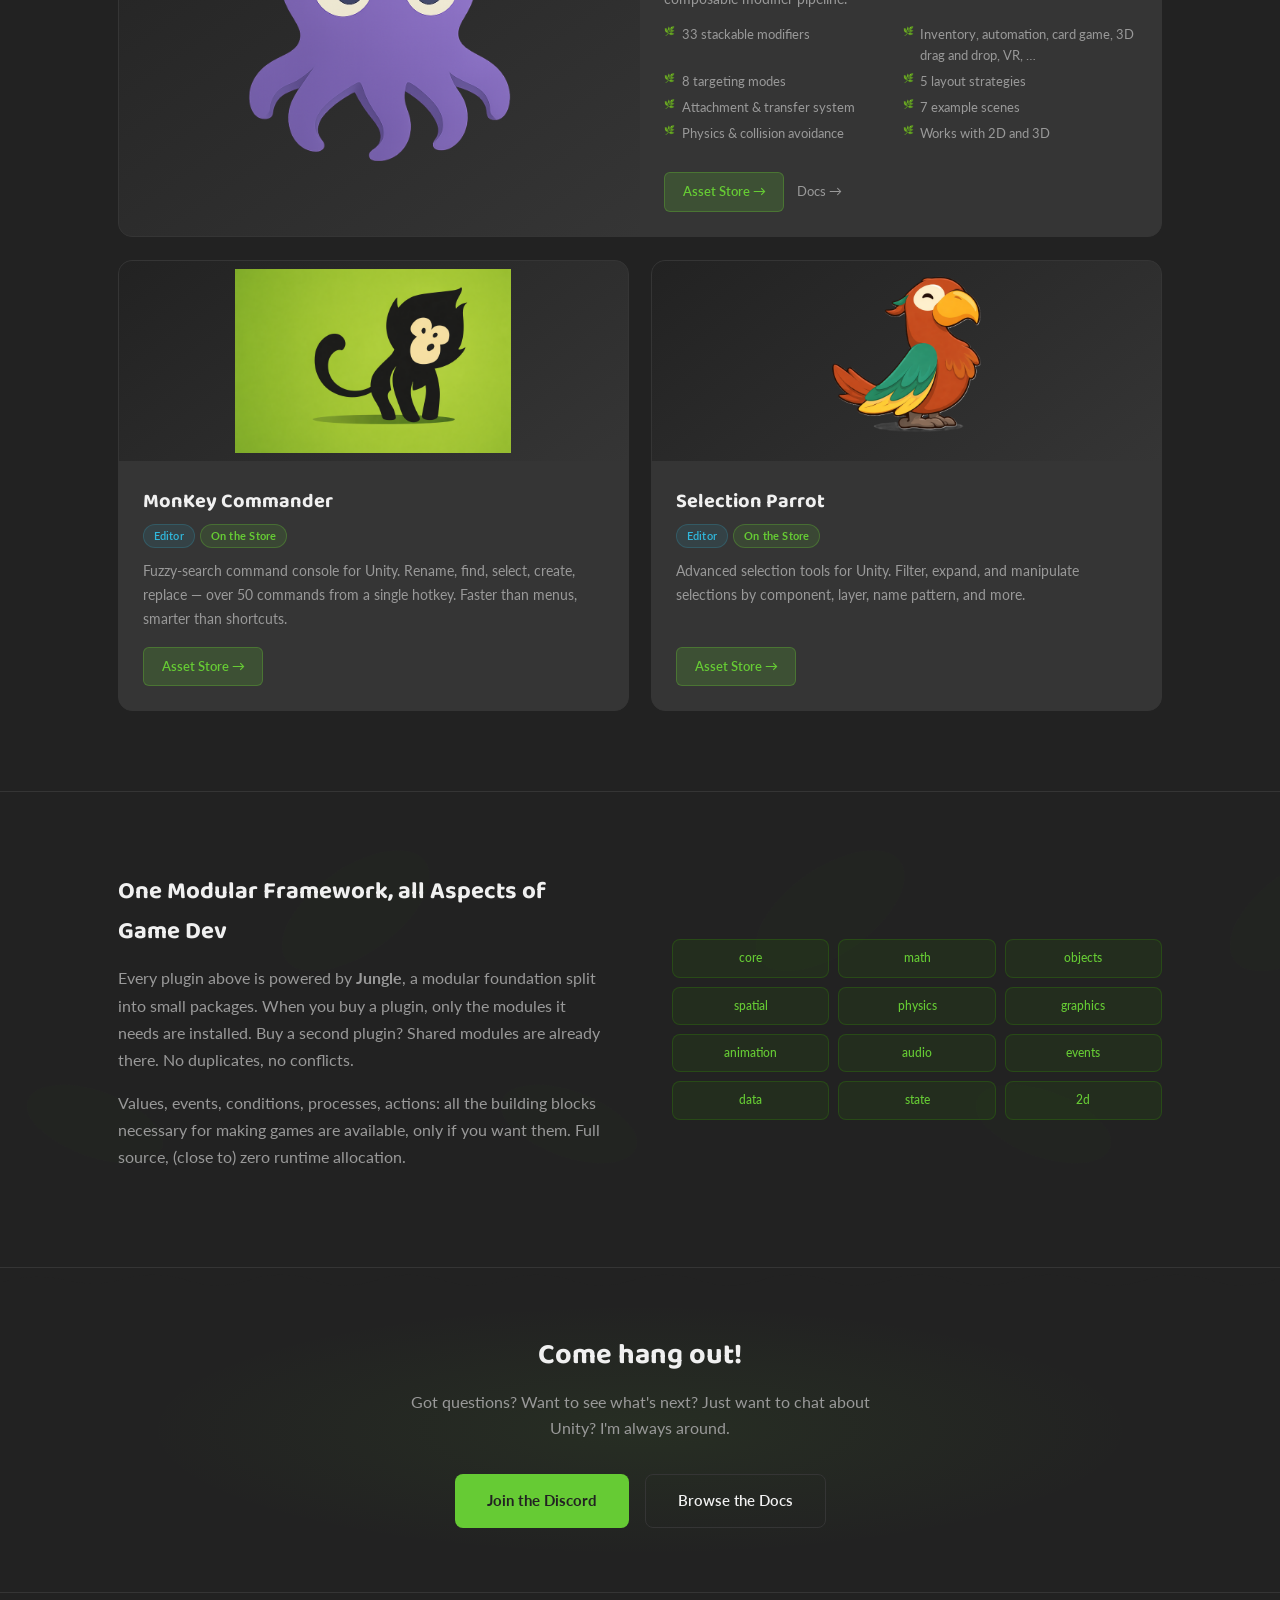
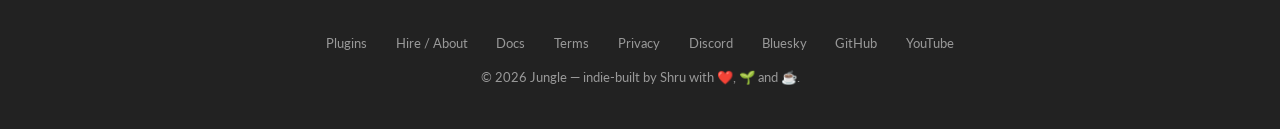
==== commit 9a3f32c7: "Add Terms of Service and Privacy Policy pages" ====
--- a/index.html
+++ b/index.html
@@ -732,6 +732,8 @@
         <a href="#plugins">Plugins</a>
         <a href="/about.html">Hire / About</a>
         <a href="https://jungleteam.org/docs/" target="_blank">Docs</a>
+        <a href="/tos.html">Terms</a>
+        <a href="/privacy.html">Privacy</a>
         <a href="https://discord.gg/XEET6D6vN9" target="_blank">Discord</a>
         <a href="https://bsky.app/profile/shrubokrant.bsky.social" target="_blank" rel="me">Bluesky</a>
         <a href="https://github.com/Shrubokrant" target="_blank" rel="me">GitHub</a>
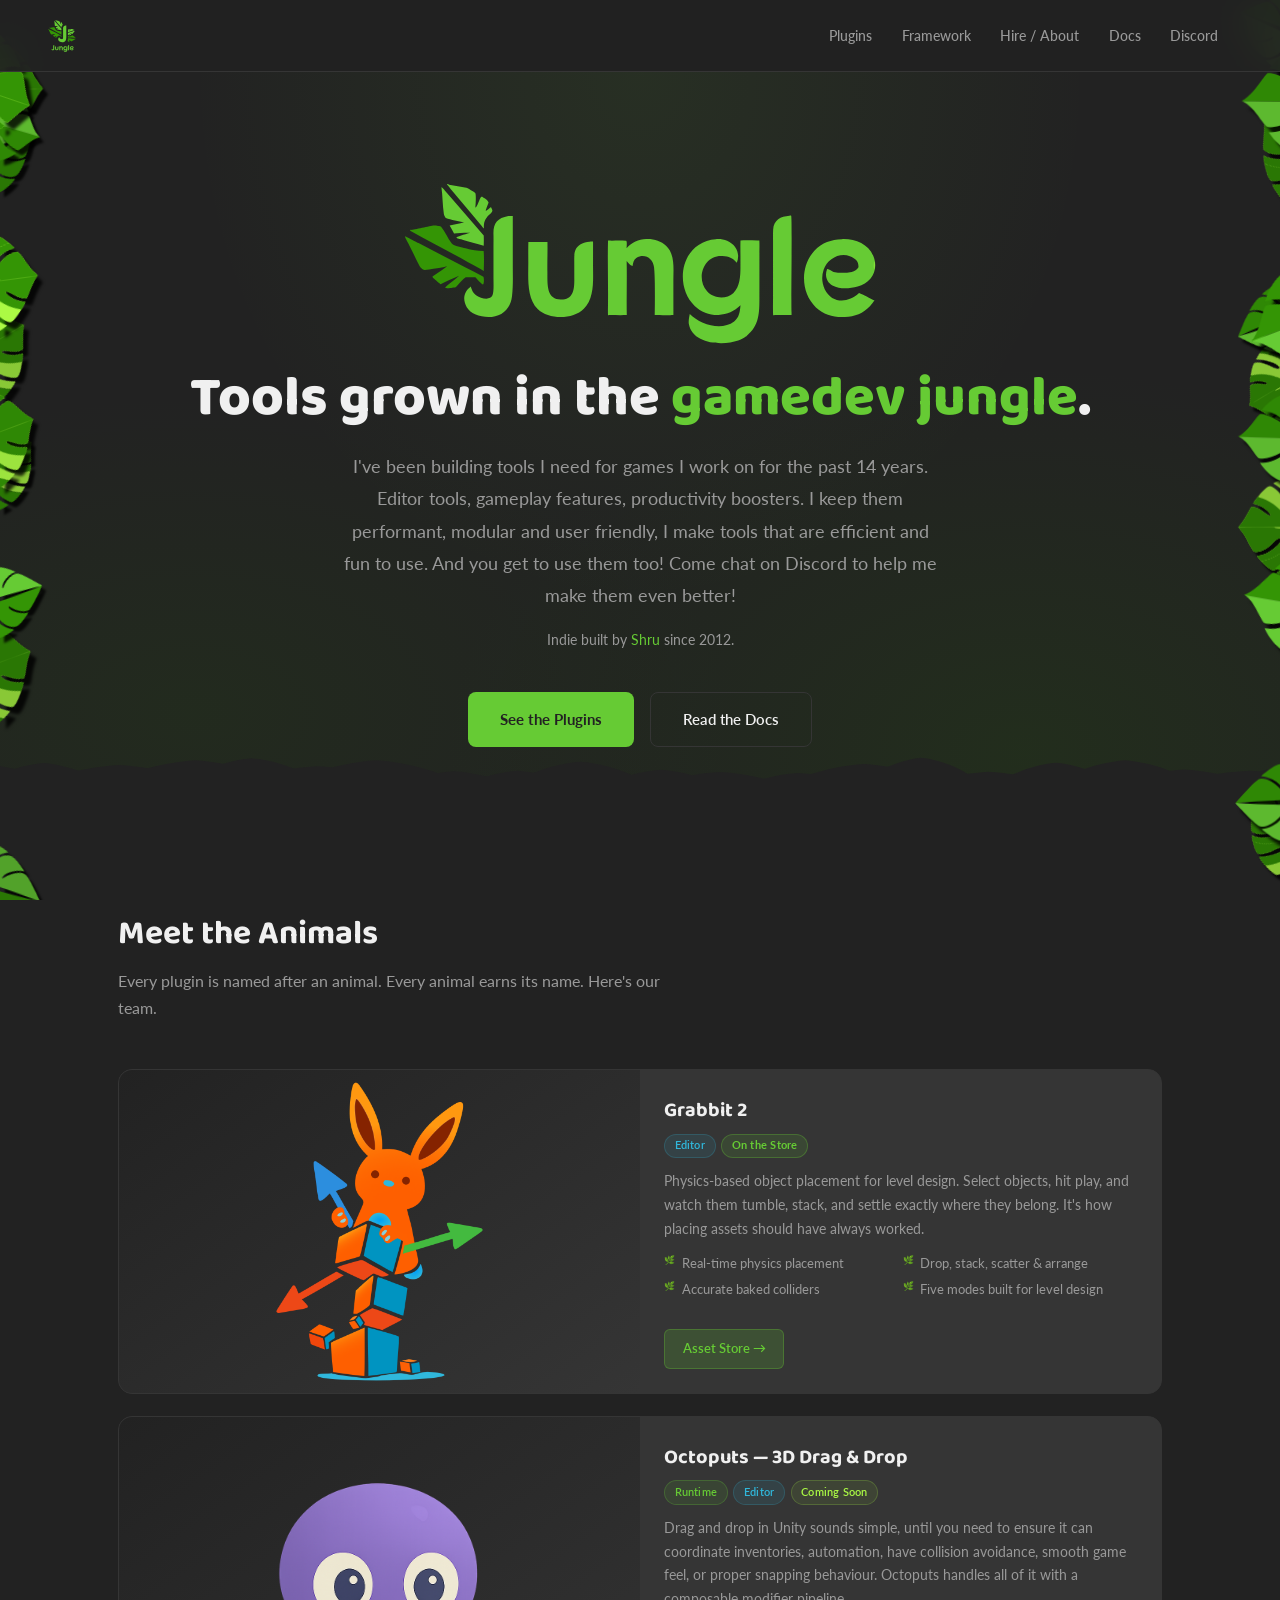
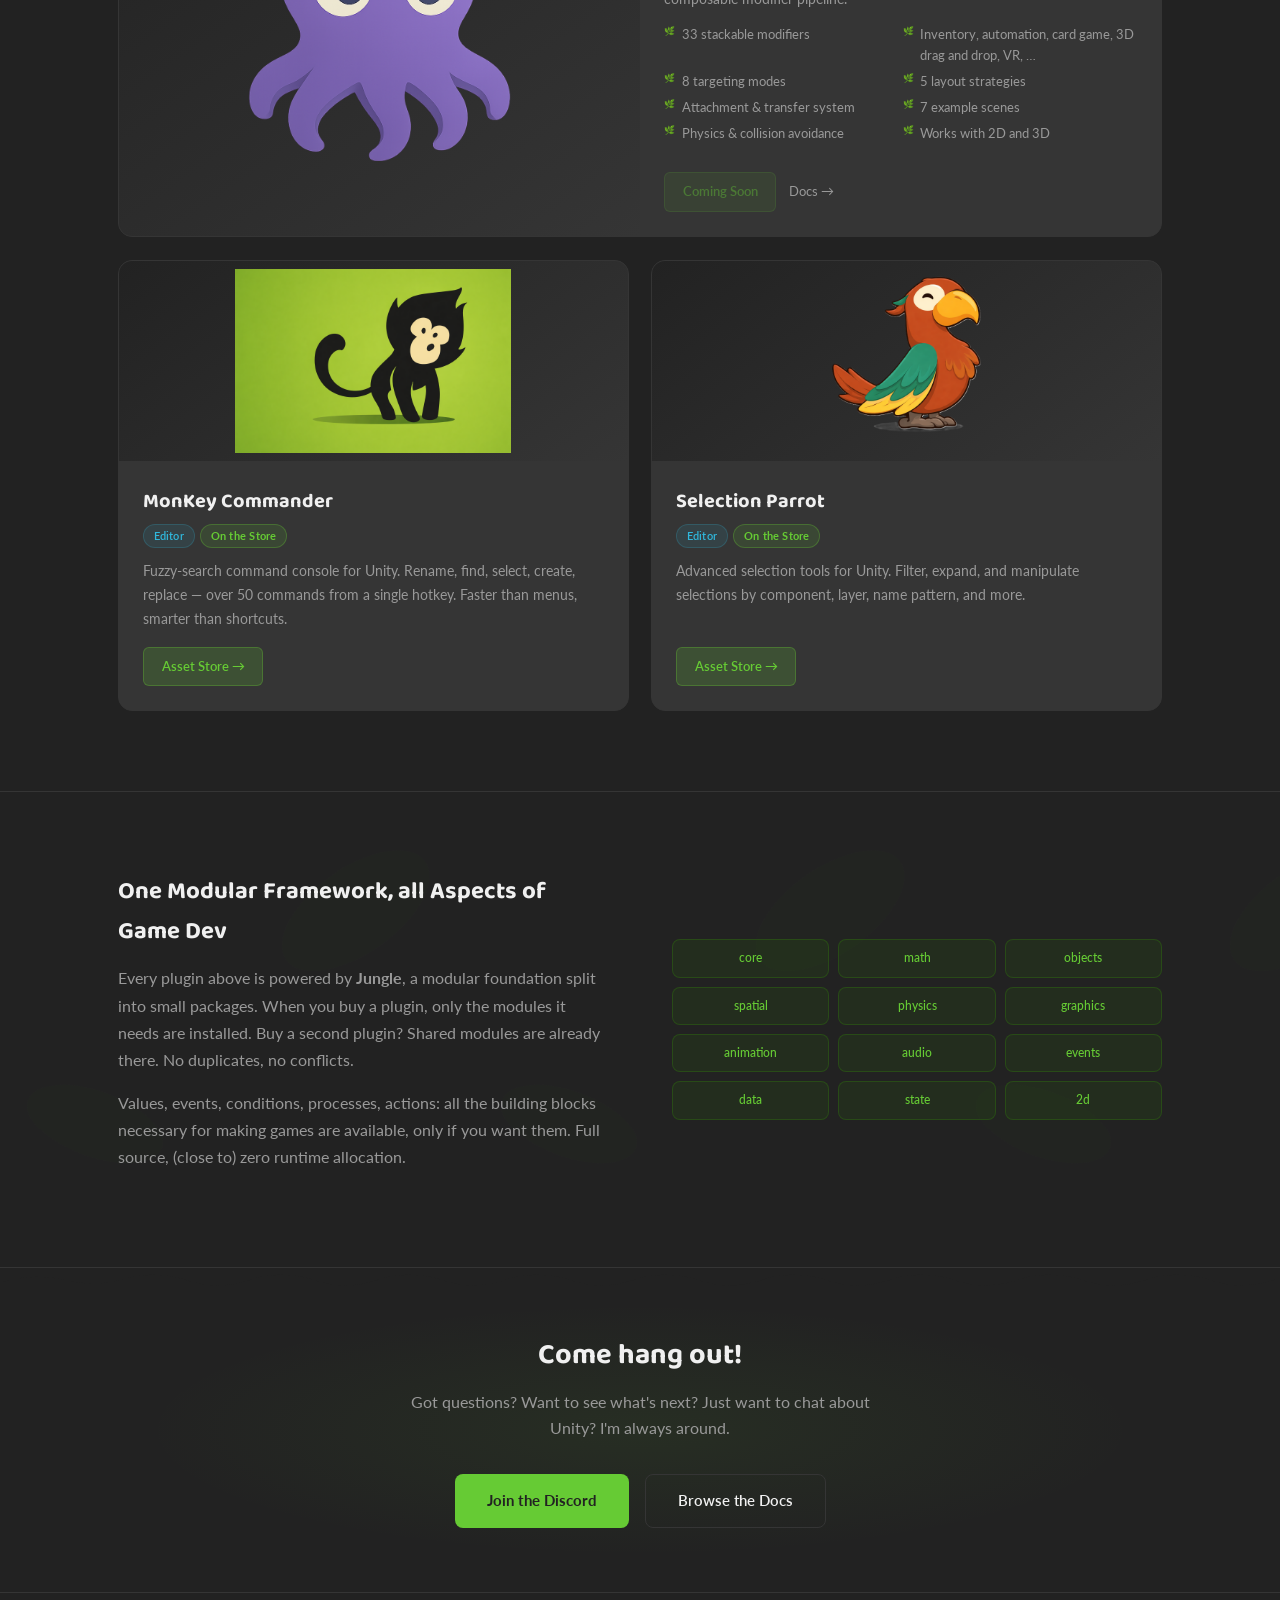
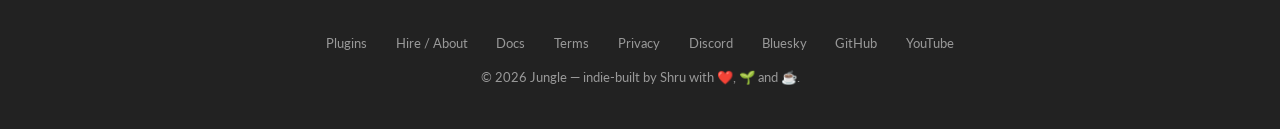
==== commit a5983c94: "updated Octoputs availability" ====
--- a/index.html
+++ b/index.html
@@ -626,6 +626,7 @@
                     <div class="card-tags">
                         <span class="tag runtime">Runtime</span>
                         <span class="tag editor">Editor</span>
+                        <span class="tag soon">Coming Soon</span>
                     </div>
                     <p class="card-desc">Drag and drop in Unity sounds simple, until you need to ensure it can coordinate inventories, automation, have collision avoidance, smooth game feel, or proper snapping behaviour. Octoputs handles all of it with a composable modifier pipeline.</p>
                     <ul class="card-features">
@@ -639,7 +640,7 @@
                         <li>Works with 2D and 3D</li>
                     </ul>
                     <div class="card-footer">
-                        <a href="#" class="store-btn">Asset Store &rarr;</a>
+                        <span class="store-btn disabled">Coming Soon</span>
                         <a href="https://jungleteam.org/docs/octoputs/" class="card-link" target="_blank">Docs &rarr;</a>
                     </div>
                 </div>
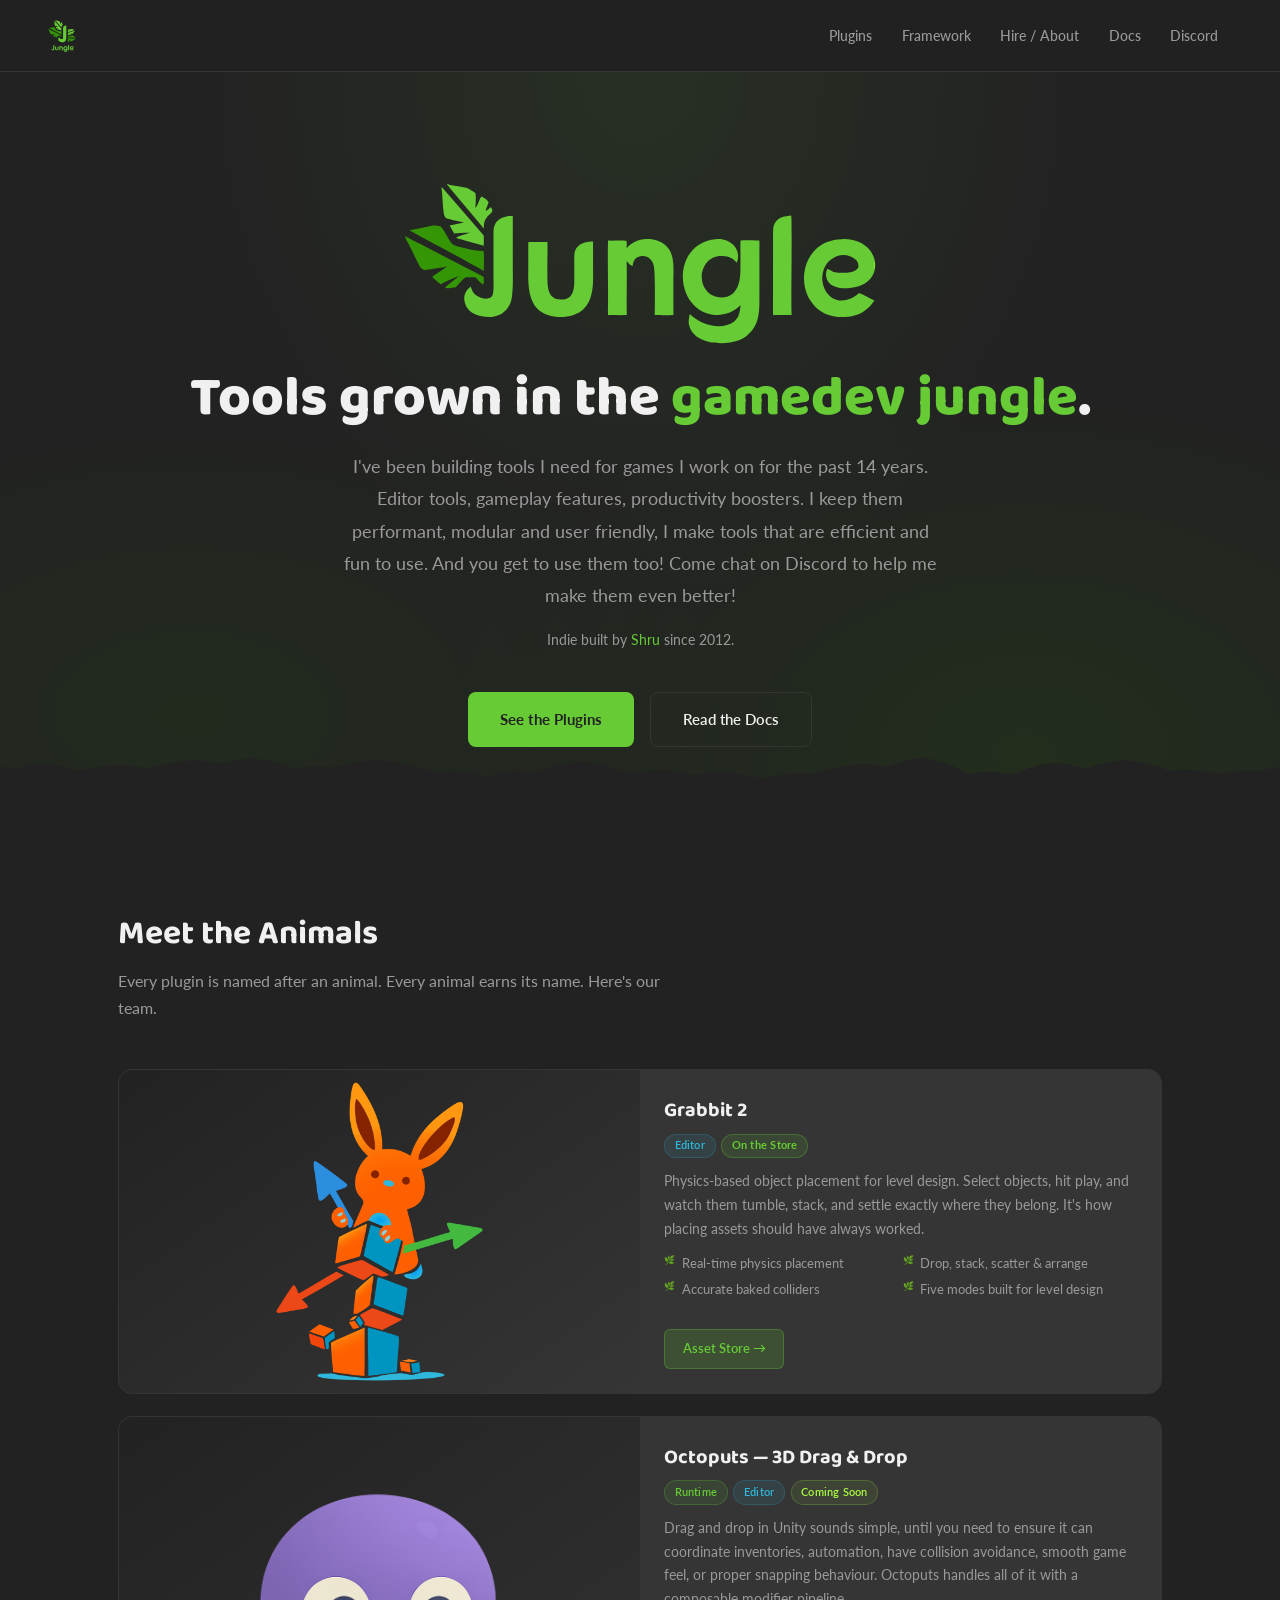
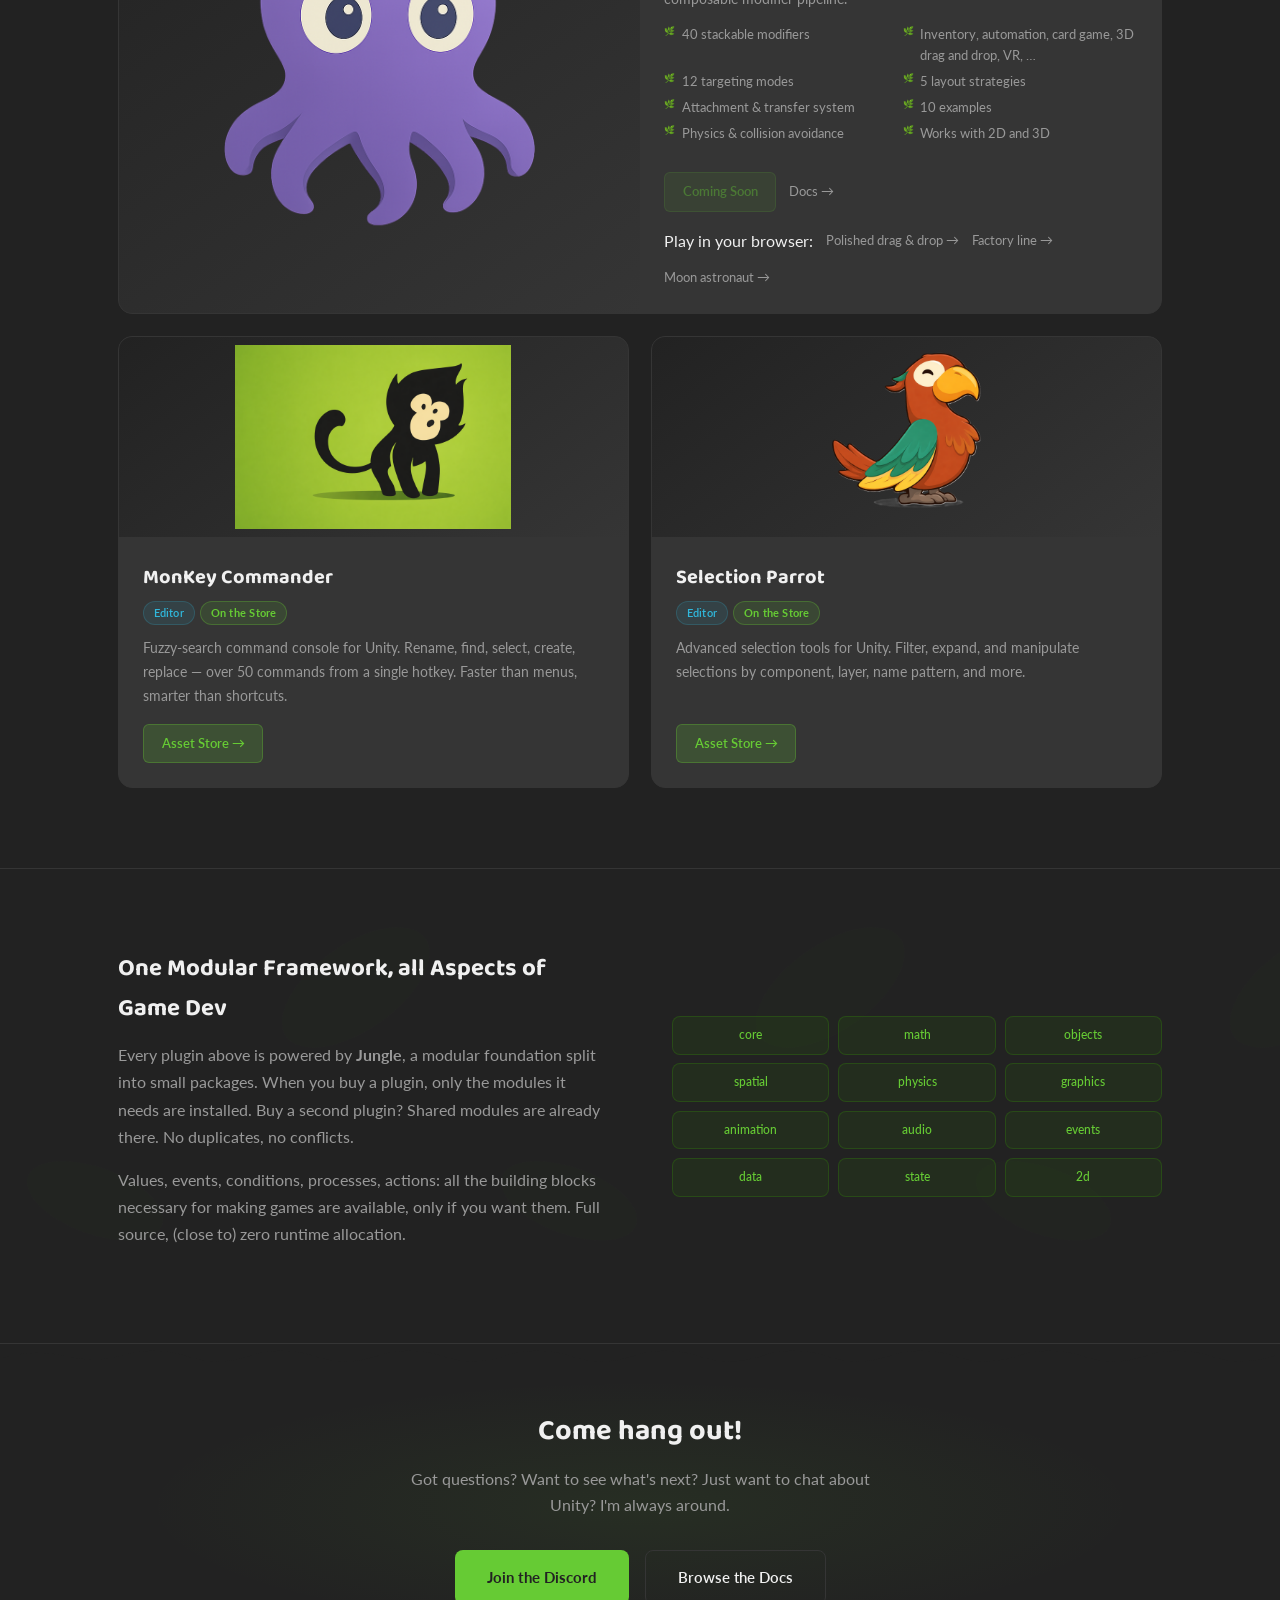
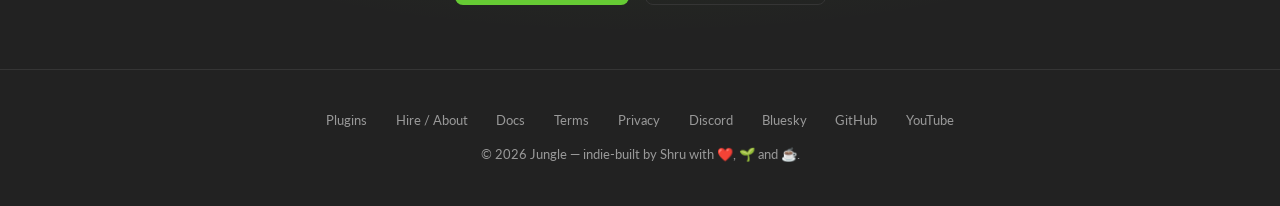
==== commit 98757215: "Update Octoputs card counts from code 40 modifiers, 12 targets, 10 examples.  Co-Authored-By: Claude" ====
--- a/index.html
+++ b/index.html
@@ -607,7 +607,7 @@
                         <li>Five modes built for level design</li>
                     </ul>
                     <div class="card-footer">
-                        <a href="https://assetstore.unity.com/packages/tools/level-design/grabbit-editor-physics-transforms-182328" class="store-btn" target="_blank">Asset Store &rarr;</a>
+                        <a href="https://assetstore.unity.com/packages/tools/level-design/grabbit-2-physics-placement-collider-generation-386736" class="store-btn" target="_blank">Asset Store &rarr;</a>
                     </div>
                 </div>
             </div>
@@ -630,18 +630,24 @@
                     </div>
                     <p class="card-desc">Drag and drop in Unity sounds simple, until you need to ensure it can coordinate inventories, automation, have collision avoidance, smooth game feel, or proper snapping behaviour. Octoputs handles all of it with a composable modifier pipeline.</p>
                     <ul class="card-features">
-                        <li>33 stackable modifiers</li>
+                        <li>40 stackable modifiers</li>
                         <li>Inventory, automation, card game, 3D drag and drop, VR, &hellip;</li>
-                        <li>8 targeting modes</li>
+                        <li>12 targeting modes</li>
                         <li>5 layout strategies</li>
                         <li>Attachment &amp; transfer system</li>
-                        <li>7 example scenes</li>
+                        <li>10 examples</li>
                         <li>Physics &amp; collision avoidance</li>
                         <li>Works with 2D and 3D</li>
                     </ul>
                     <div class="card-footer">
                         <span class="store-btn disabled">Coming Soon</span>
                         <a href="https://jungleteam.org/docs/octoputs/" class="card-link" target="_blank">Docs &rarr;</a>
+                    </div>
+                    <div class="card-footer">
+                        <span>Play in your browser:</span>
+                        <a href="/demos/polished/" class="card-link" target="_blank">Polished drag &amp; drop &rarr;</a>
+                        <a href="/demos/factory/" class="card-link" target="_blank">Factory line &rarr;</a>
+                        <a href="/demos/moon/" class="card-link" target="_blank">Moon astronaut &rarr;</a>
                     </div>
                 </div>
             </div>
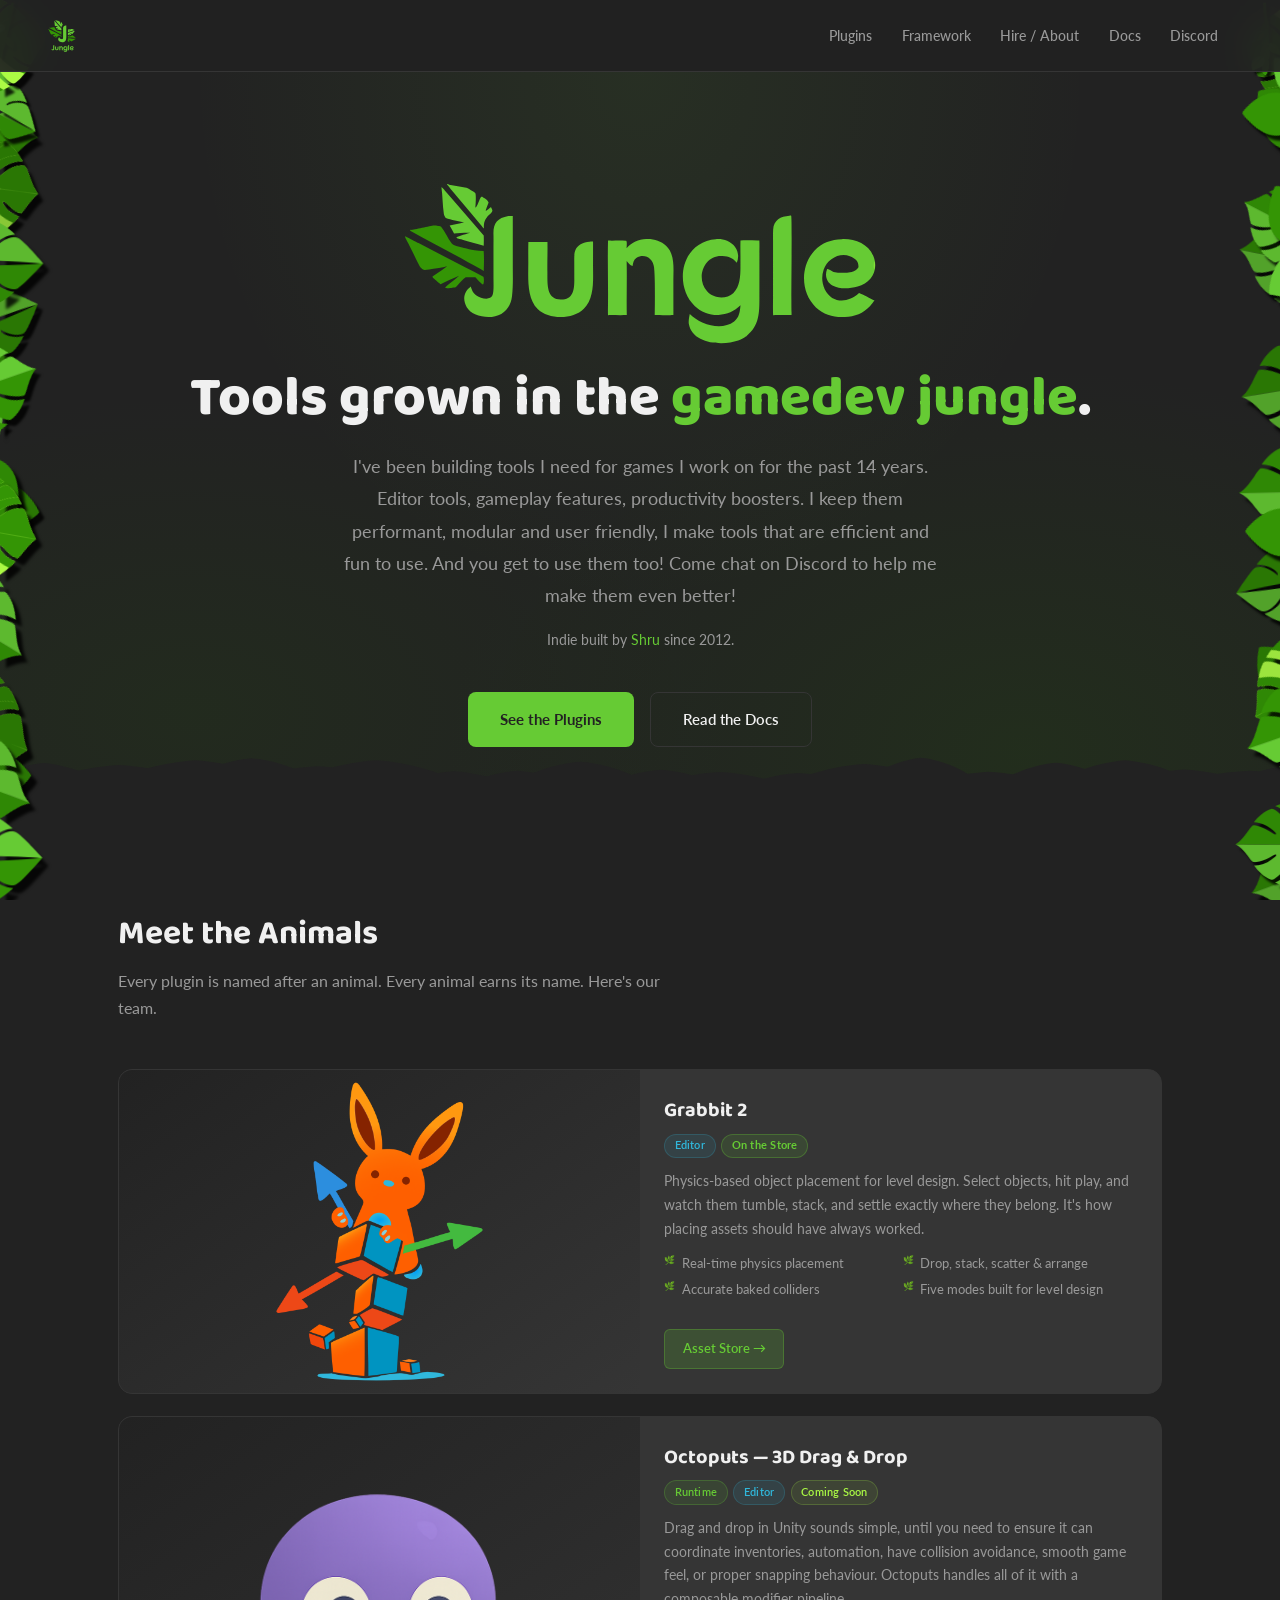
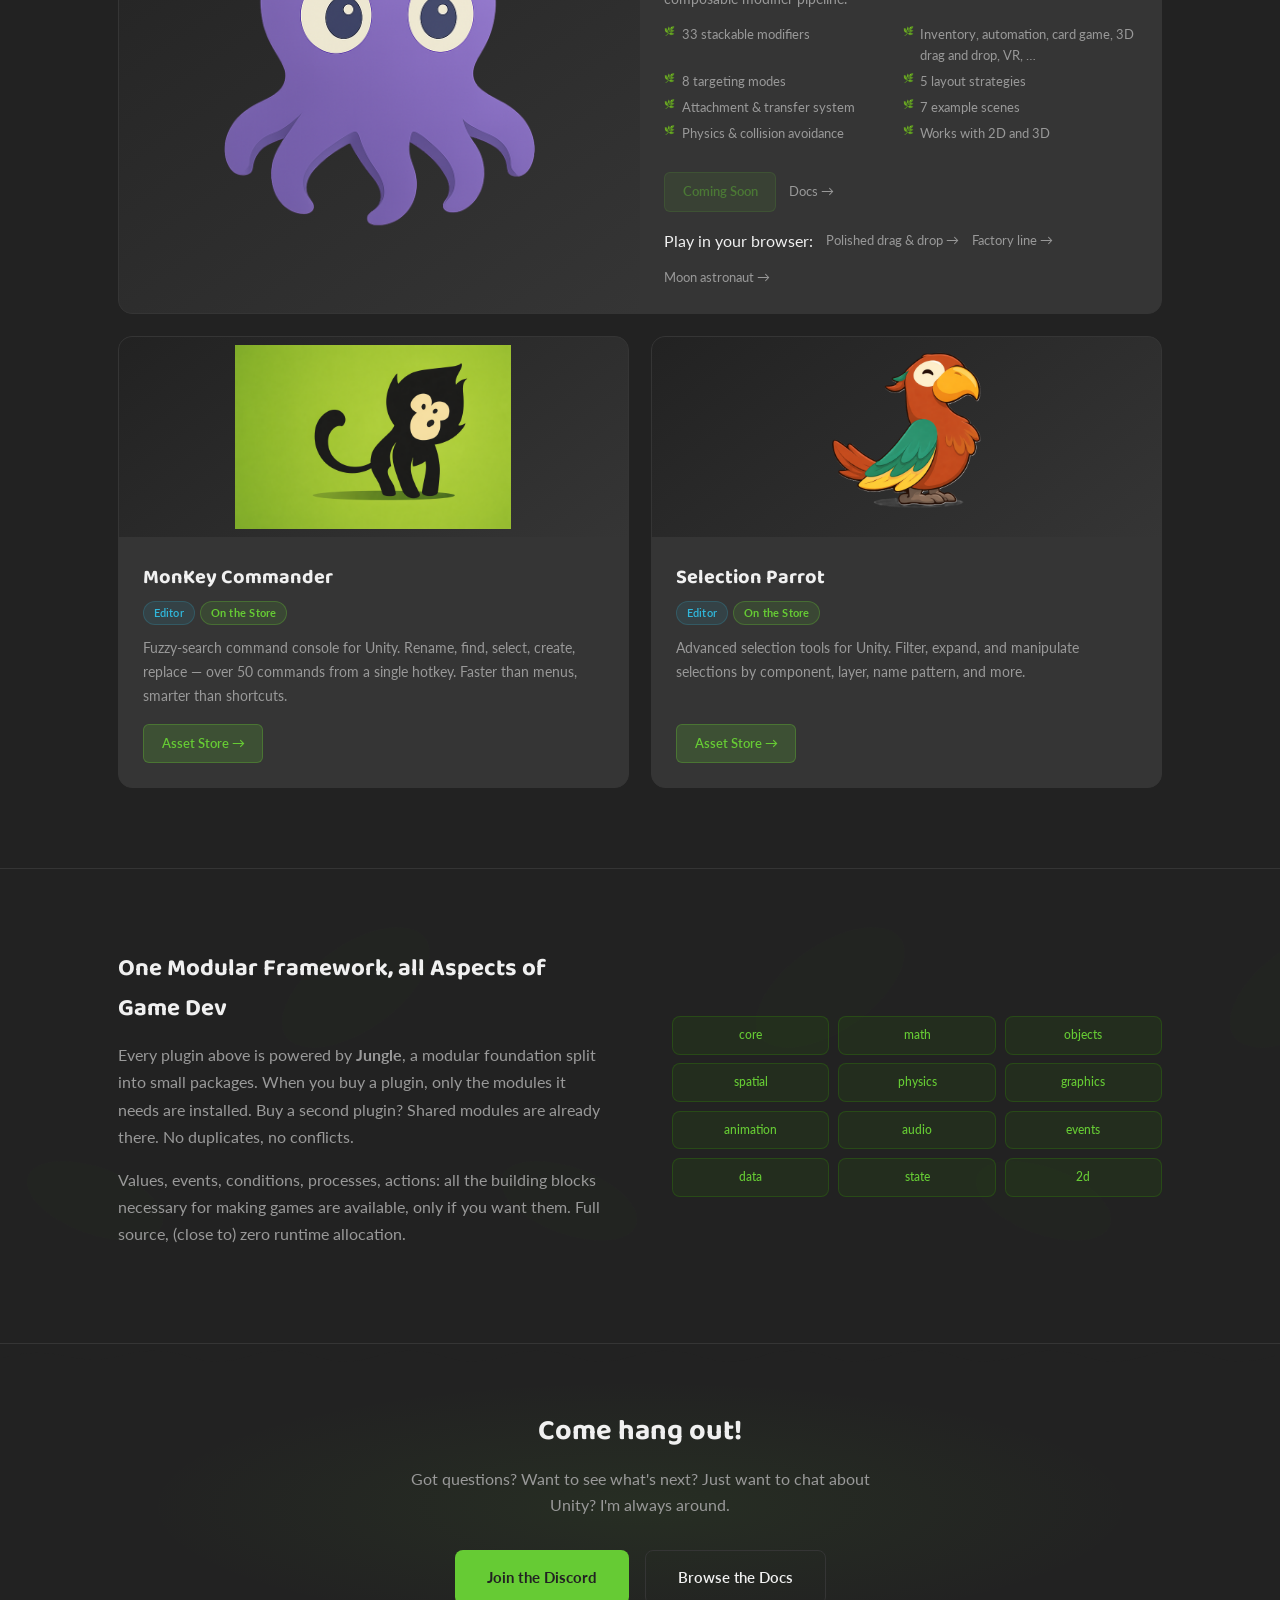
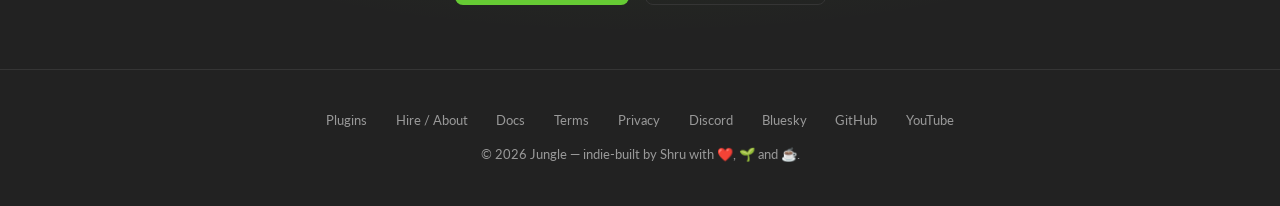
==== commit e6f23b7c: "Home: Grabbit 2 store link, Octoputs browser demos Co-Authored-By: Claude Opus 5 <noreply@anthropic." ====
--- a/index.html
+++ b/index.html
@@ -630,12 +630,12 @@
                     </div>
                     <p class="card-desc">Drag and drop in Unity sounds simple, until you need to ensure it can coordinate inventories, automation, have collision avoidance, smooth game feel, or proper snapping behaviour. Octoputs handles all of it with a composable modifier pipeline.</p>
                     <ul class="card-features">
-                        <li>40 stackable modifiers</li>
+                        <li>33 stackable modifiers</li>
                         <li>Inventory, automation, card game, 3D drag and drop, VR, &hellip;</li>
-                        <li>12 targeting modes</li>
+                        <li>8 targeting modes</li>
                         <li>5 layout strategies</li>
                         <li>Attachment &amp; transfer system</li>
-                        <li>10 examples</li>
+                        <li>7 example scenes</li>
                         <li>Physics &amp; collision avoidance</li>
                         <li>Works with 2D and 3D</li>
                     </ul>
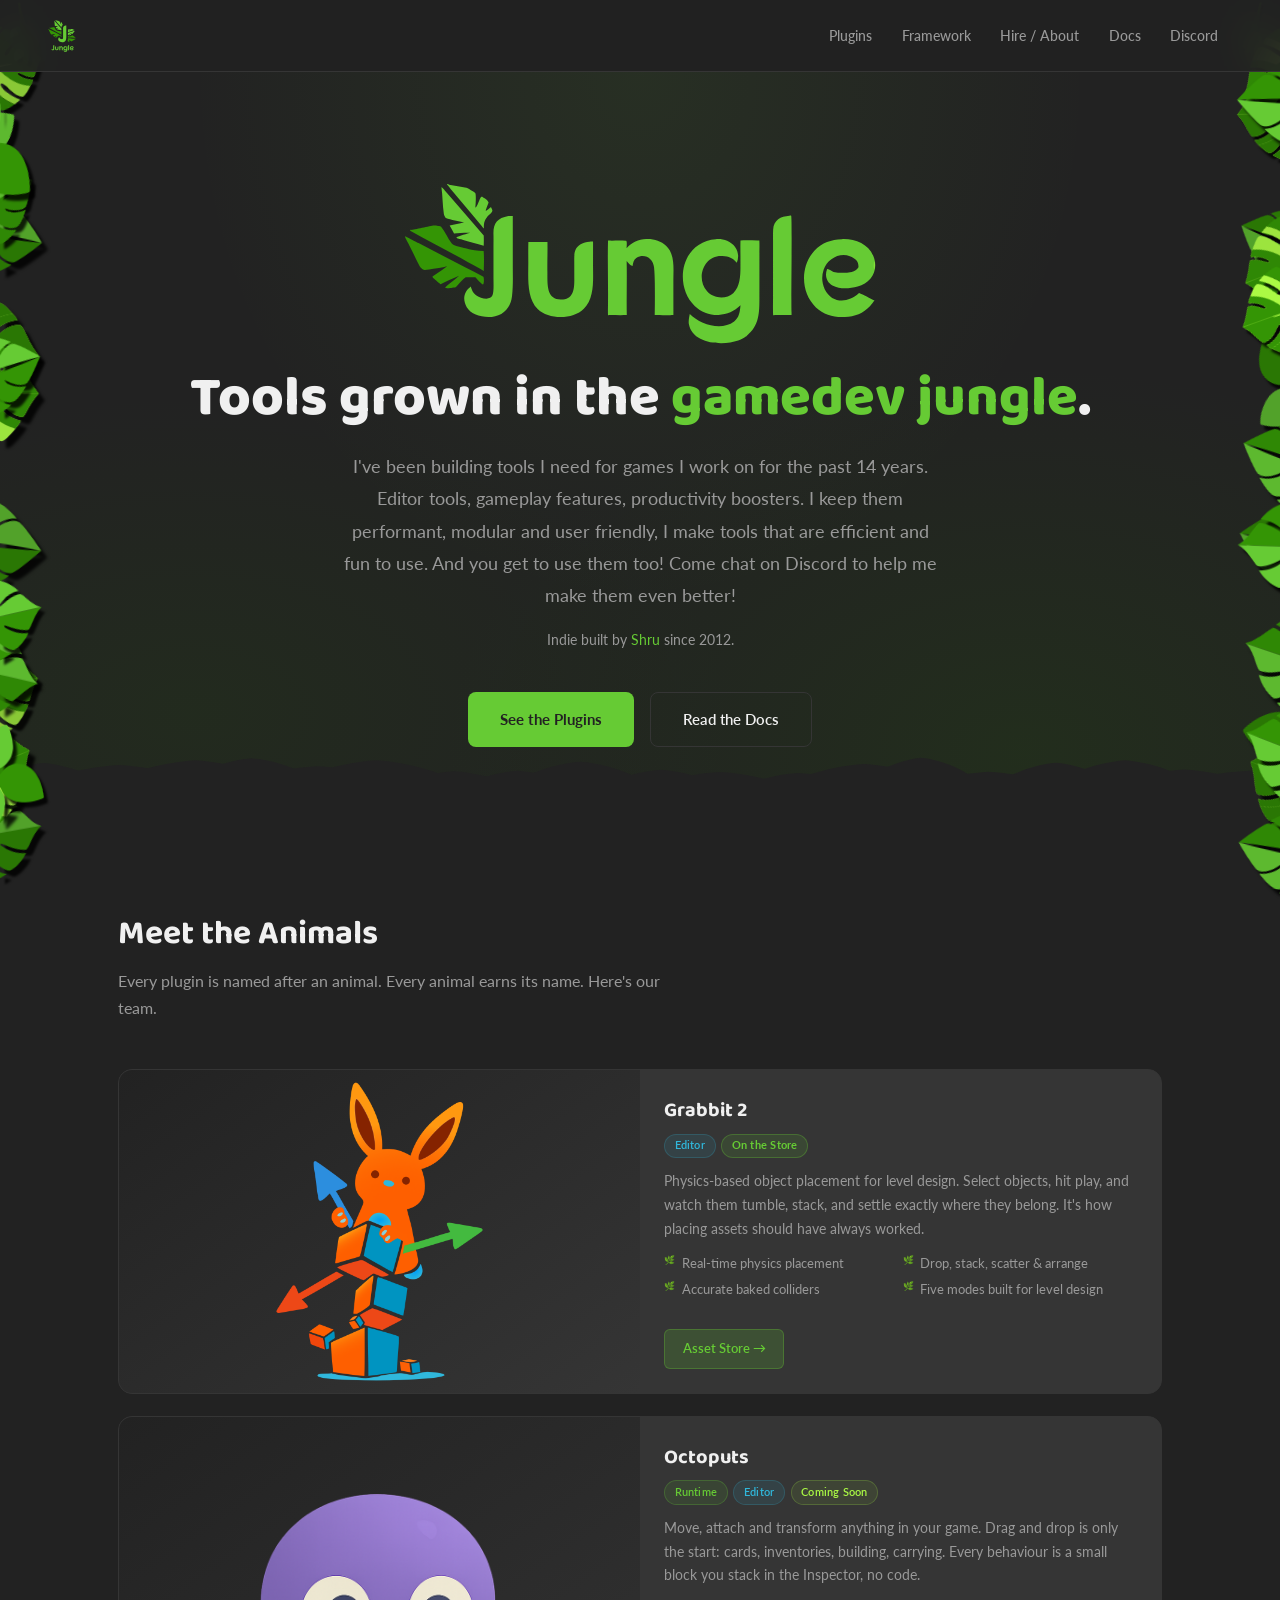
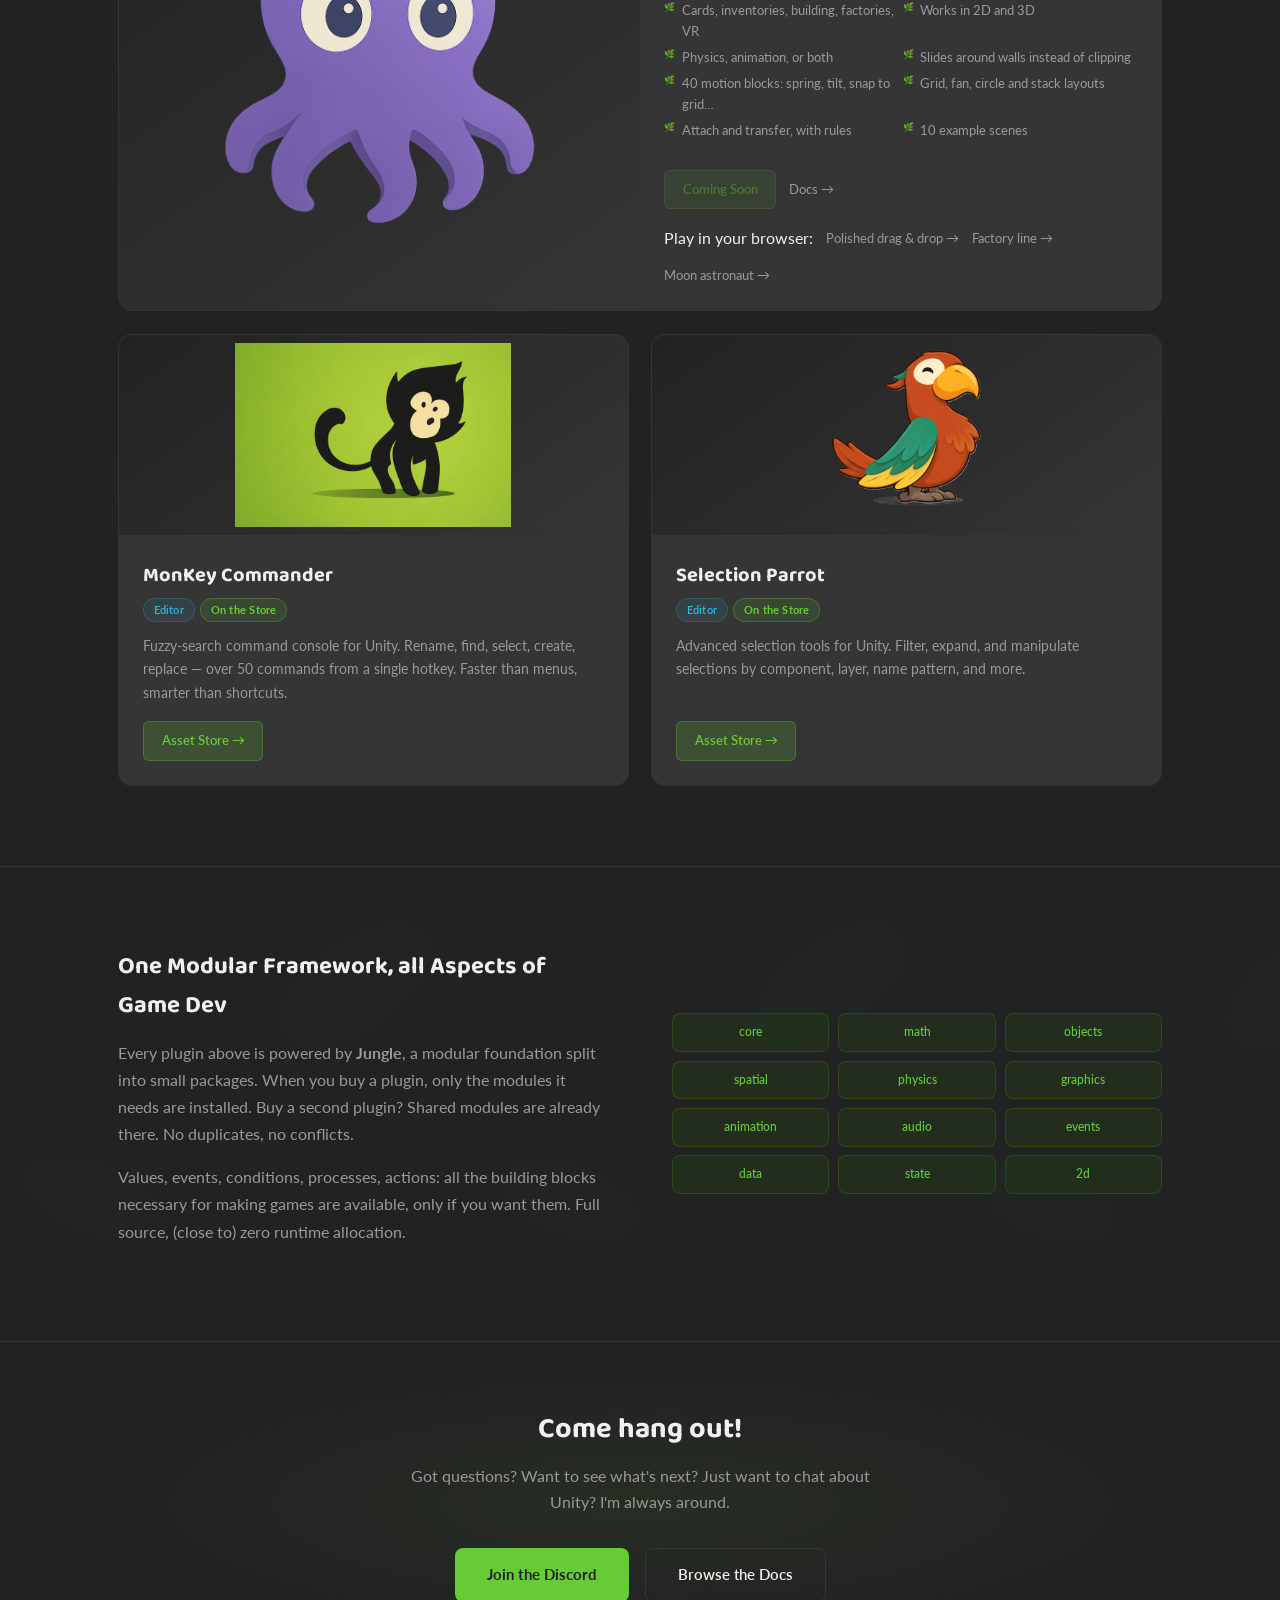
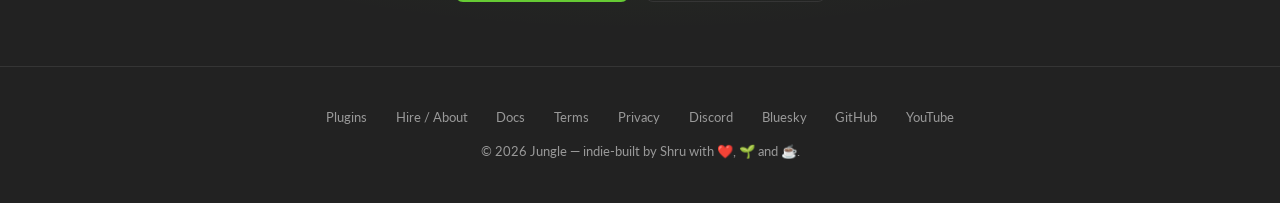
==== commit 554341ed: "Home: rewrite Octoputs card in plain order Co-Authored-By: Claude Opus 5 <noreply@anthropic.com>" ====
--- a/index.html
+++ b/index.html
@@ -617,27 +617,27 @@
         <div class="plugin-card featured">
             <div class="card-inner">
                 <div class="card-image">
-                    <img src="/img/octoputs-icon.png" alt="Octoputs — 3D Drag & Drop" loading="lazy">
+                    <img src="/img/octoputs-icon.png" alt="Octoputs: drag, attach and transform framework" loading="lazy">
                 </div>
                 <div class="card-body">
                     <div class="card-header">
-                        <h3>Octoputs &#8212; 3D Drag &amp; Drop</h3>
+                        <h3>Octoputs</h3>
                     </div>
                     <div class="card-tags">
                         <span class="tag runtime">Runtime</span>
                         <span class="tag editor">Editor</span>
                         <span class="tag soon">Coming Soon</span>
                     </div>
-                    <p class="card-desc">Drag and drop in Unity sounds simple, until you need to ensure it can coordinate inventories, automation, have collision avoidance, smooth game feel, or proper snapping behaviour. Octoputs handles all of it with a composable modifier pipeline.</p>
+                    <p class="card-desc">Move, attach and transform anything in your game. Drag and drop is only the start: cards, inventories, building, carrying. Every behaviour is a small block you stack in the Inspector, no code.</p>
                     <ul class="card-features">
-                        <li>33 stackable modifiers</li>
-                        <li>Inventory, automation, card game, 3D drag and drop, VR, &hellip;</li>
-                        <li>8 targeting modes</li>
-                        <li>5 layout strategies</li>
-                        <li>Attachment &amp; transfer system</li>
-                        <li>7 example scenes</li>
-                        <li>Physics &amp; collision avoidance</li>
-                        <li>Works with 2D and 3D</li>
+                        <li>Cards, inventories, building, factories, VR</li>
+                        <li>Works in 2D and 3D</li>
+                        <li>Physics, animation, or both</li>
+                        <li>Slides around walls instead of clipping</li>
+                        <li>40 motion blocks: spring, tilt, snap to grid&hellip;</li>
+                        <li>Grid, fan, circle and stack layouts</li>
+                        <li>Attach and transfer, with rules</li>
+                        <li>10 example scenes</li>
                     </ul>
                     <div class="card-footer">
                         <span class="store-btn disabled">Coming Soon</span>
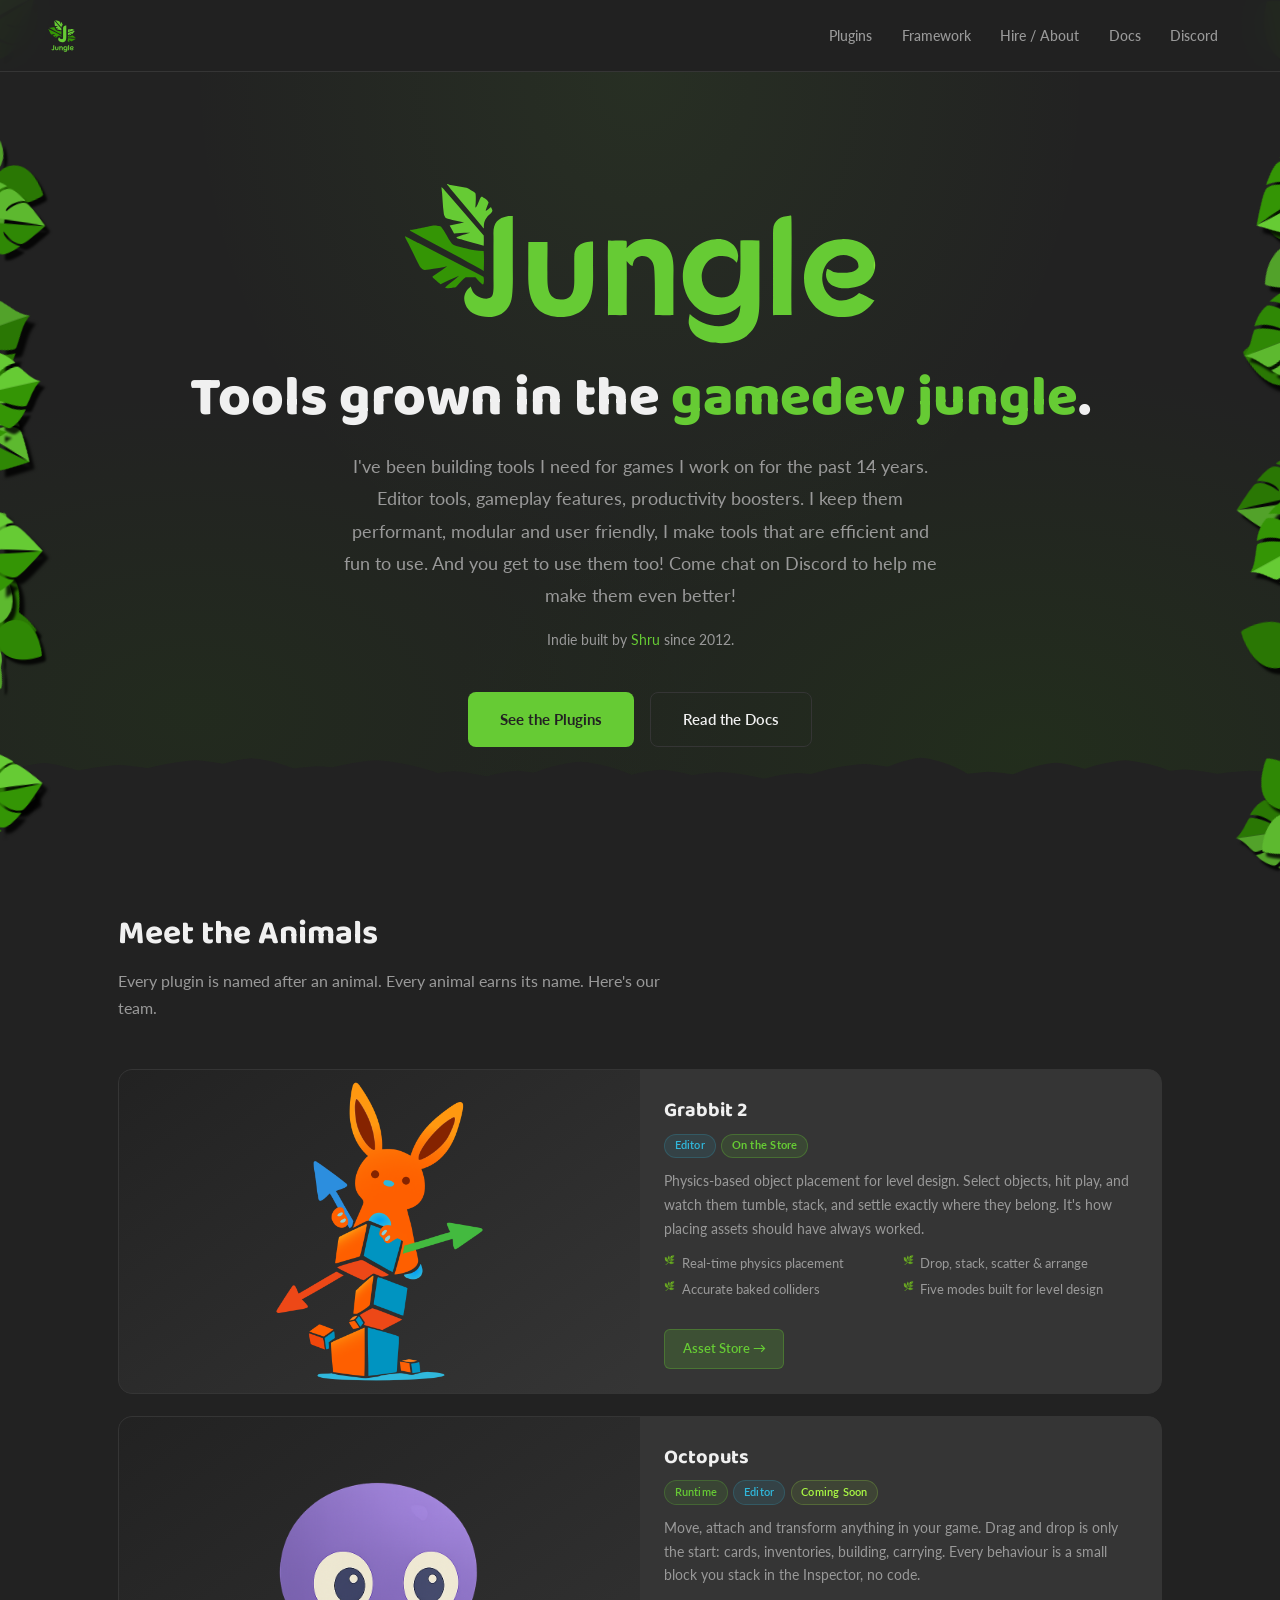
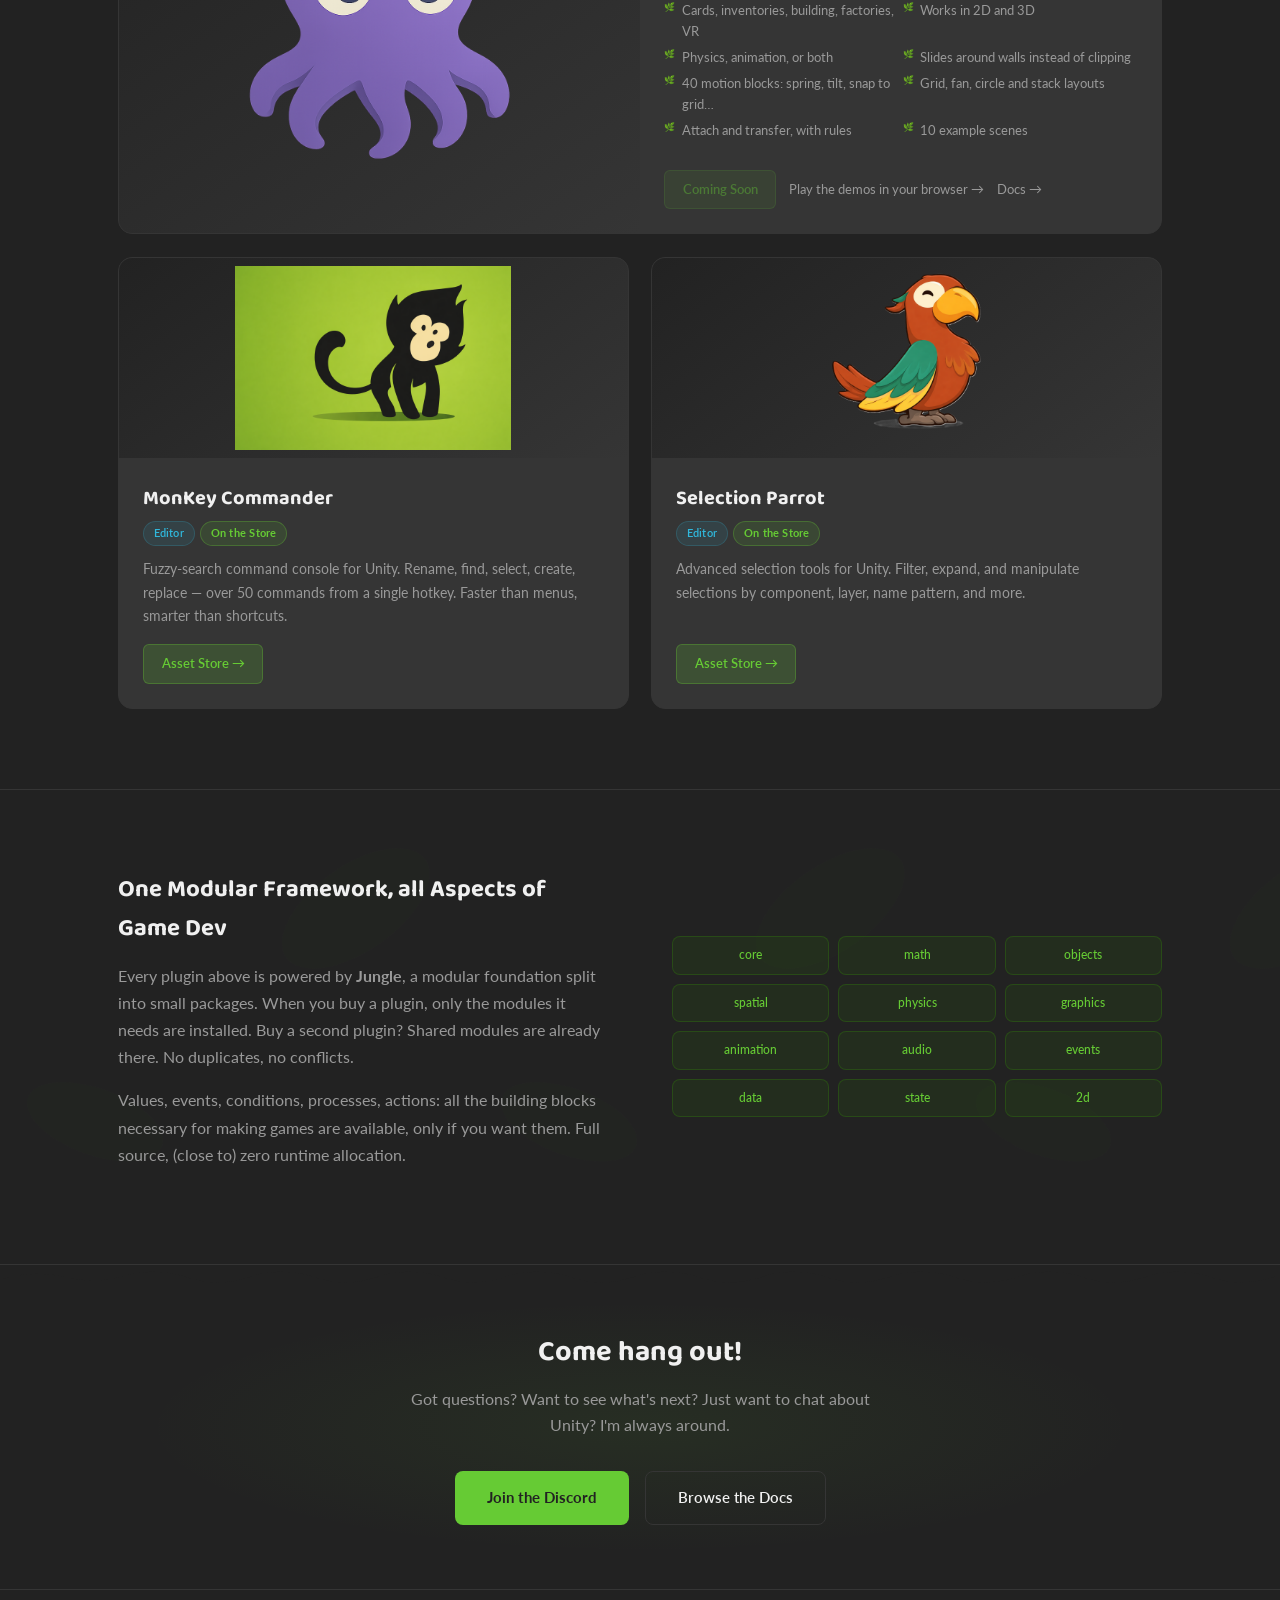
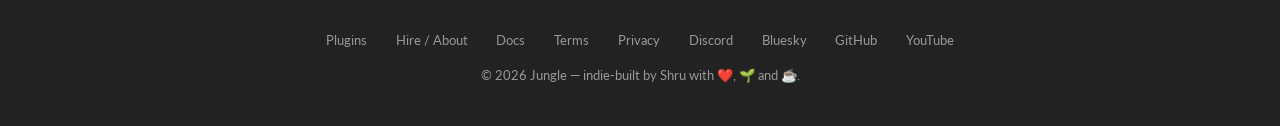
==== commit 417adc47: "Demos page listing every browser demo, linked from the Octoputs card Co-Authored-By: Claude Opus 5 <" ====
--- a/index.html
+++ b/index.html
@@ -641,13 +641,8 @@
                     </ul>
                     <div class="card-footer">
                         <span class="store-btn disabled">Coming Soon</span>
+                        <a href="/demos/" class="card-link">Play the demos in your browser &rarr;</a>
                         <a href="https://jungleteam.org/docs/octoputs/" class="card-link" target="_blank">Docs &rarr;</a>
-                    </div>
-                    <div class="card-footer">
-                        <span>Play in your browser:</span>
-                        <a href="/demos/polished/" class="card-link" target="_blank">Polished drag &amp; drop &rarr;</a>
-                        <a href="/demos/factory/" class="card-link" target="_blank">Factory line &rarr;</a>
-                        <a href="/demos/moon/" class="card-link" target="_blank">Moon astronaut &rarr;</a>
                     </div>
                 </div>
             </div>
